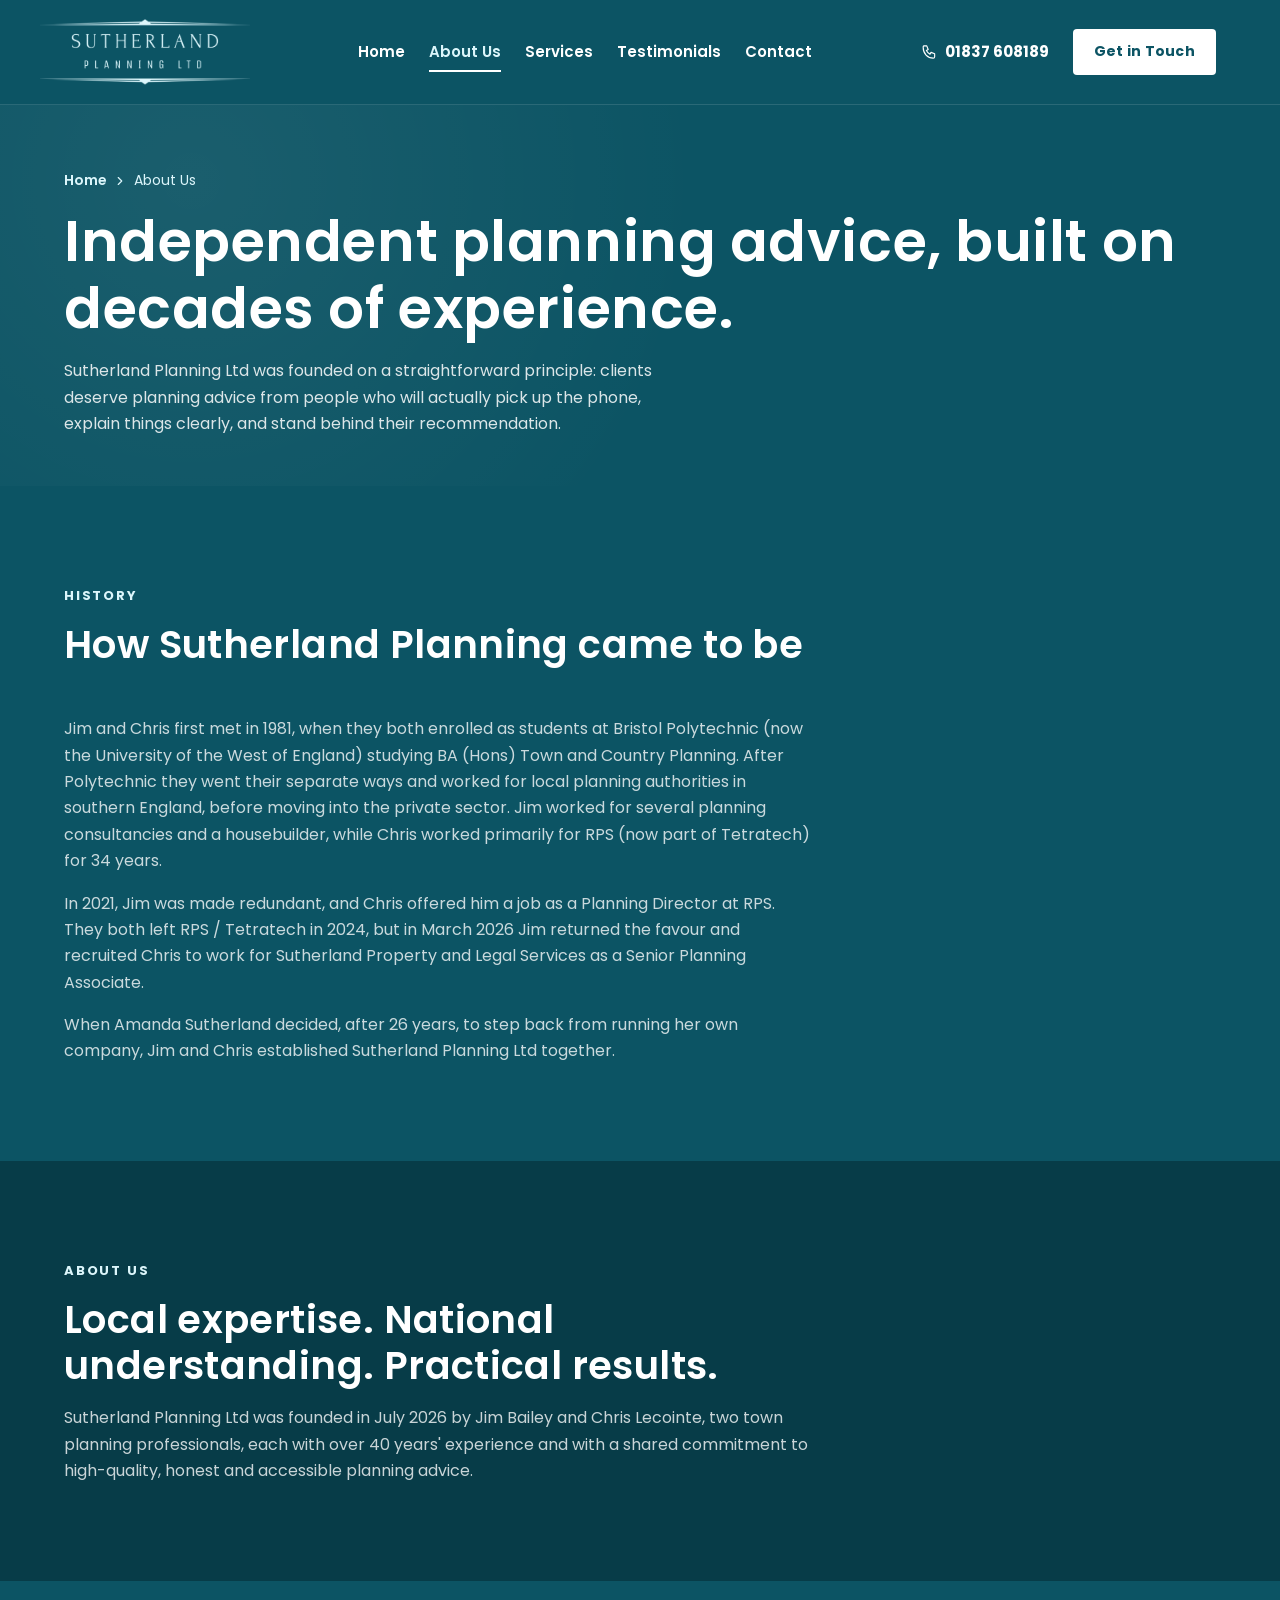
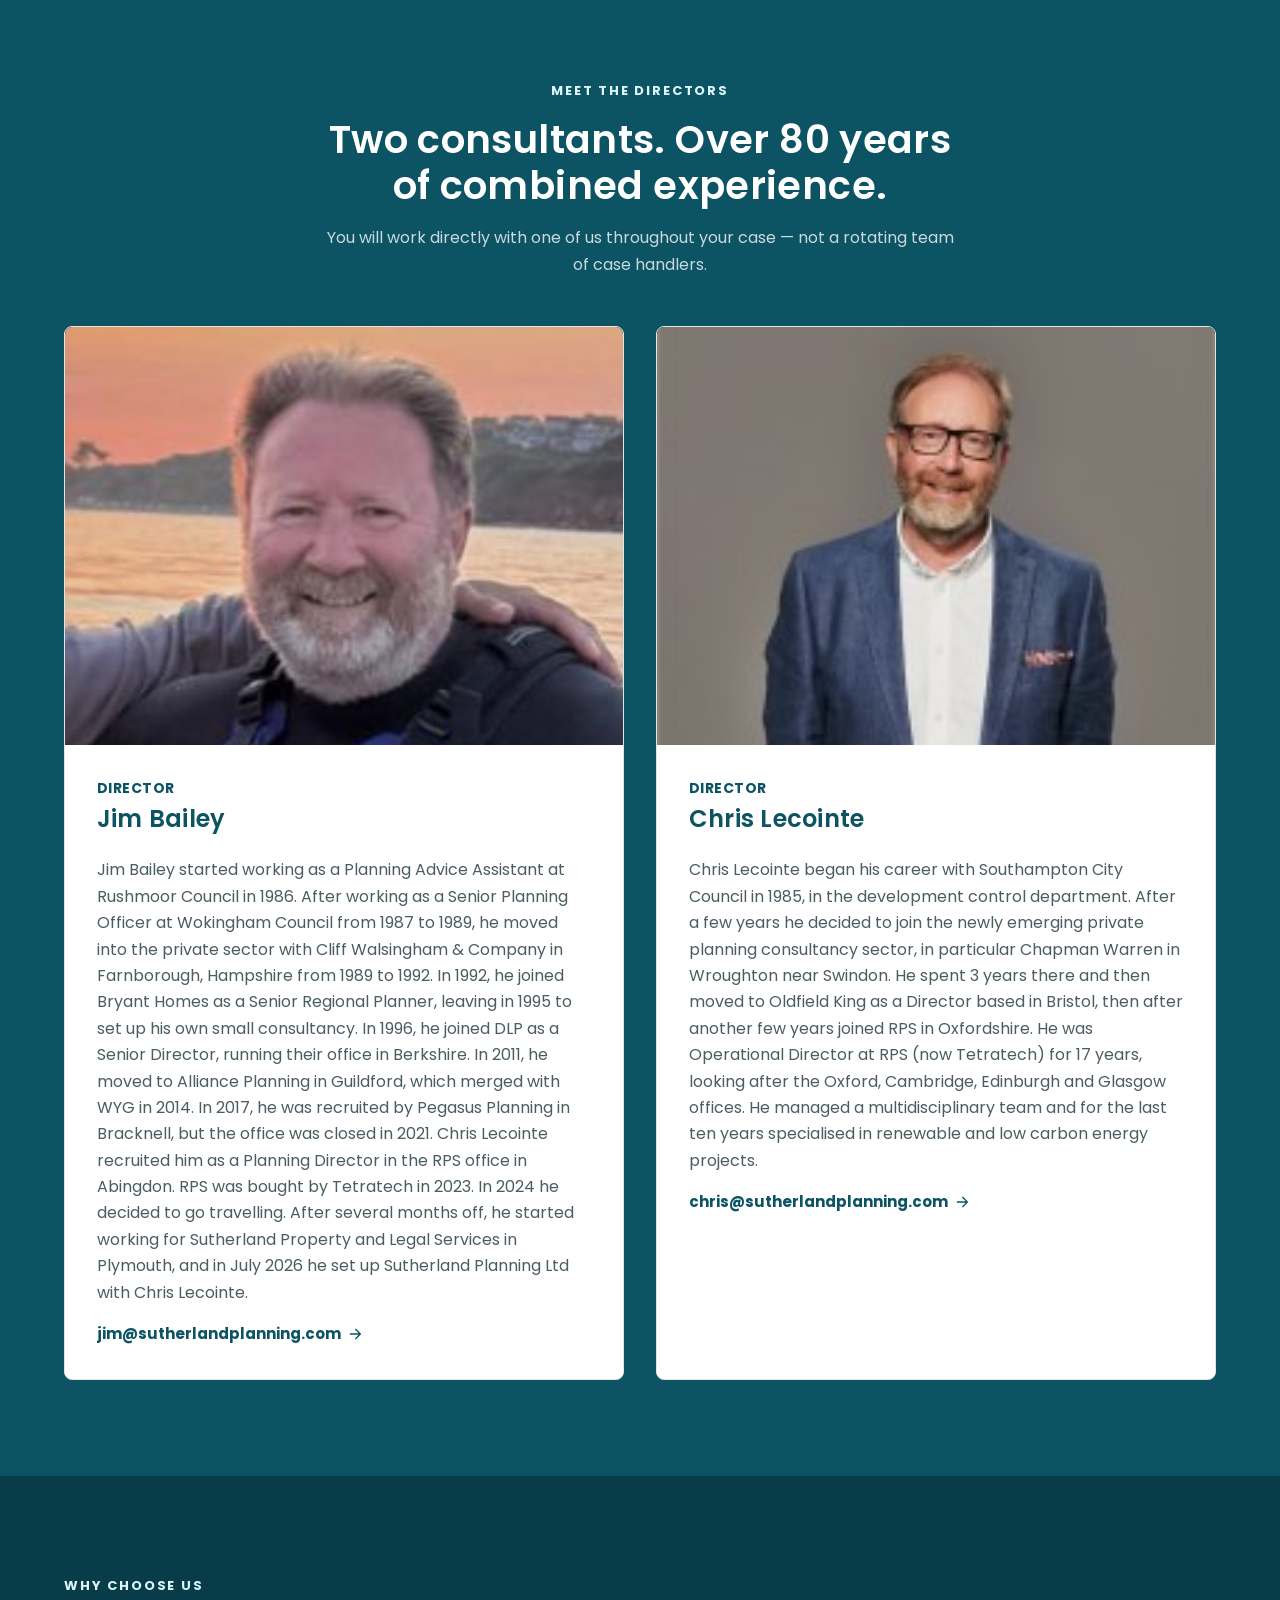
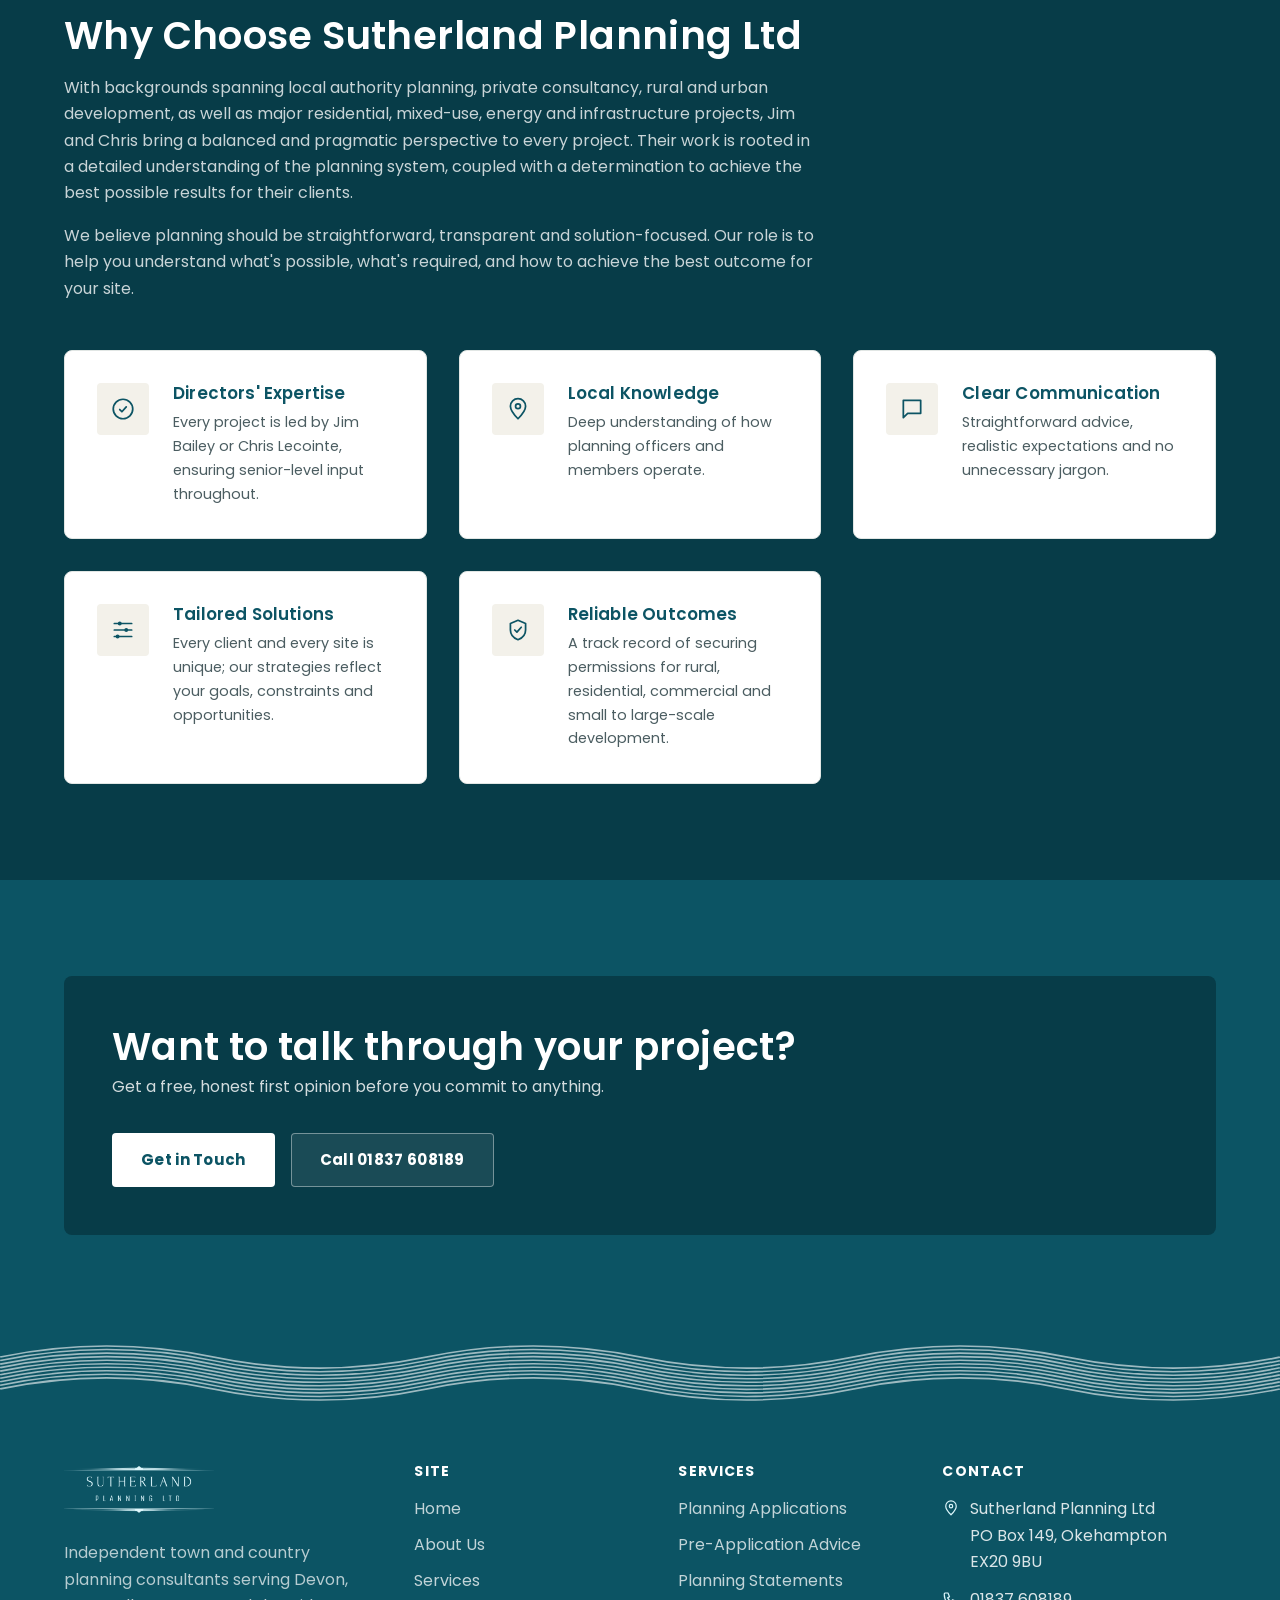
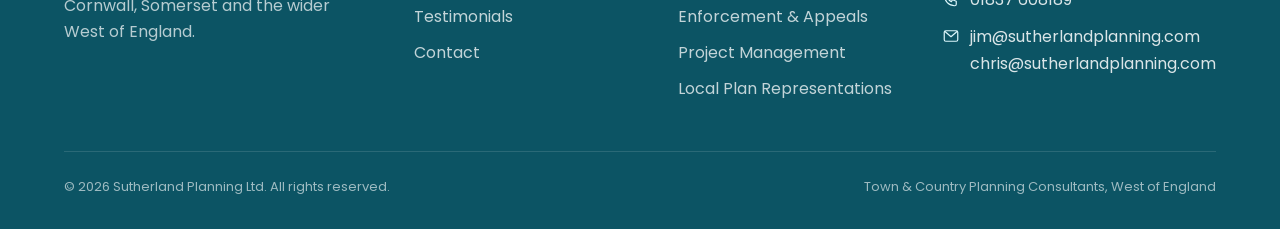
==== about.html @ 9be5d819 "Initial commit: Sutherland Planning Ltd website Town and country planning consultancy site with home" ====
<!DOCTYPE html>
<html lang="en-GB">
<head>
<meta charset="UTF-8">
<meta name="viewport" content="width=device-width, initial-scale=1">
<title>About Us | Sutherland Planning Ltd</title>
<meta name="description" content="Meet Sutherland Planning Ltd, founded by directors Jim Bailey and Chris Lecointe — town and country planning consultants with over 80 years of combined experience.">
<link rel="icon" href="assets/img/logo.png">
<link rel="preconnect" href="https://fonts.googleapis.com">
<link rel="preconnect" href="https://fonts.gstatic.com" crossorigin>
<link href="https://fonts.googleapis.com/css2?family=Poppins:ital,wght@0,400;0,500;0,600;0,700;0,800;1,400;1,500&display=swap" rel="stylesheet">
<link rel="stylesheet" href="assets/css/style.css">
</head>
<body>
<a class="skip-link" href="#main">Skip to main content</a>

<header class="site-header">
  <div class="container site-header__inner">
    <a class="brand" href="index.html" aria-label="Sutherland Planning Ltd — Home">
      <img src="assets/img/logo.png" alt="Sutherland Planning Ltd — Town &amp; Country Planning Consultants" width="233" height="82">
    </a>
    <nav class="nav-desktop" aria-label="Primary">
      <ul>
        <li><a href="index.html">Home</a></li>
        <li><a href="about.html" aria-current="page">About Us</a></li>
        <li><a href="services.html">Services</a></li>
        <li><a href="testimonials.html">Testimonials</a></li>
        <li><a href="contact.html">Contact</a></li>
      </ul>
    </nav>
    <div class="header-actions">
      <a class="header-phone" href="tel:+441837608189">
        <svg class="icon" viewBox="0 0 24 24" fill="none" stroke="currentColor" stroke-width="1.6" stroke-linecap="round" stroke-linejoin="round" aria-hidden="true"><path d="M4 4h4l2 5-2.5 1.5a11 11 0 0 0 5 5L14 13l5 2v4a2 2 0 0 1-2 2C9.16 21 3 14.84 3 6a2 2 0 0 1 1-2Z"/></svg>
        01837 608189
      </a>
      <a class="btn btn--accent btn--sm" href="contact.html">Get in Touch</a>
      <button class="nav-toggle" aria-label="Open menu" aria-expanded="false" aria-controls="mobile-nav">
        <svg viewBox="0 0 24 24" fill="none" stroke="currentColor" stroke-width="1.8" stroke-linecap="round" aria-hidden="true"><path d="M3 6h18M3 12h18M3 18h18"/></svg>
      </button>
    </div>
  </div>
</header>

<nav id="mobile-nav" class="mobile-nav" aria-label="Mobile">
  <ul>
    <li><a href="index.html">Home</a></li>
    <li><a href="about.html">About Us</a></li>
    <li><a href="services.html">Services</a></li>
    <li><a href="testimonials.html">Testimonials</a></li>
    <li><a href="contact.html">Contact</a></li>
  </ul>
  <div class="mobile-nav__footer">
    <a class="btn btn--accent btn--block" href="contact.html">Get in Touch</a>
    <a class="btn btn--outline btn--block" href="tel:+441837608189">Call 01837 608189</a>
  </div>
</nav>

<main id="main">

  <section class="page-banner">
    <div class="container">
      <div class="breadcrumb">
        <a href="index.html">Home</a>
        <svg class="icon" style="width:14px;height:14px;" viewBox="0 0 24 24" fill="none" stroke="currentColor" stroke-width="2" stroke-linecap="round" stroke-linejoin="round" aria-hidden="true"><path d="m9 6 6 6-6 6"/></svg>
        <span>About Us</span>
      </div>
      <h1>Independent planning advice, built on decades of experience.</h1>
      <p>Sutherland Planning Ltd was founded on a straightforward principle: clients deserve planning advice from people who will actually pick up the phone, explain things clearly, and stand behind their recommendation.</p>
    </div>
  </section>

  <!-- ============ HISTORY ============ -->
  <section class="section">
    <div class="container">
      <div class="section-head" style="max-width:75ch;">
        <span class="eyebrow">History</span>
        <h2>How Sutherland Planning came to be</h2>
      </div>
      <div class="flow-content" style="max-width:75ch;">
        <p>Jim and Chris first met in 1981, when they both enrolled as students at Bristol Polytechnic (now the University of the West of England) studying BA (Hons) Town and Country Planning. After Polytechnic they went their separate ways and worked for local planning authorities in southern England, before moving into the private sector. Jim worked for several planning consultancies and a housebuilder, while Chris worked primarily for RPS (now part of Tetratech) for 34 years.</p>
        <p>In 2021, Jim was made redundant, and Chris offered him a job as a Planning Director at RPS. They both left RPS / Tetratech in 2024, but in March 2026 Jim returned the favour and recruited Chris to work for Sutherland Property and Legal Services as a Senior Planning Associate.</p>
        <p>When Amanda Sutherland decided, after 26 years, to step back from running her own company, Jim and Chris established Sutherland Planning Ltd together.</p>
      </div>
    </div>
  </section>

  <!-- ============ ABOUT US ============ -->
  <section class="section section--alt">
    <div class="container">
      <div class="section-head" style="max-width:75ch; margin-bottom:0;">
        <span class="eyebrow">About Us</span>
        <h2>Local expertise. National understanding. Practical results.</h2>
        <p>Sutherland Planning Ltd was founded in July 2026 by Jim Bailey and Chris Lecointe, two town planning professionals, each with over 40 years' experience and with a shared commitment to high-quality, honest and accessible planning advice.</p>
      </div>
    </div>
  </section>

  <!-- ============ TEAM ============ -->
  <section class="section">
    <div class="container">
      <div class="section-head section-head--center">
        <span class="eyebrow">Meet the Directors</span>
        <h2>Two consultants. Over 80 years of combined experience.</h2>
        <p>You will work directly with one of us throughout your case — not a rotating team of case handlers.</p>
      </div>
      <div class="grid grid--2">
        <article class="team-card">
          <div class="team-card__photo">
            <img src="assets/img/jim.jpg" alt="Jim Bailey, Director at Sutherland Planning Ltd" loading="lazy" width="400" height="300">
          </div>
          <div class="team-card__body">
            <span class="team-card__role">Director</span>
            <h3>Jim Bailey</h3>
            <p>Jim Bailey started working as a Planning Advice Assistant at Rushmoor Council in 1986. After working as a Senior Planning Officer at Wokingham Council from 1987 to 1989, he moved into the private sector with Cliff Walsingham &amp; Company in Farnborough, Hampshire from 1989 to 1992. In 1992, he joined Bryant Homes as a Senior Regional Planner, leaving in 1995 to set up his own small consultancy. In 1996, he joined DLP as a Senior Director, running their office in Berkshire. In 2011, he moved to Alliance Planning in Guildford, which merged with WYG in 2014. In 2017, he was recruited by Pegasus Planning in Bracknell, but the office was closed in 2021. Chris Lecointe recruited him as a Planning Director in the RPS office in Abingdon. RPS was bought by Tetratech in 2023. In 2024 he decided to go travelling. After several months off, he started working for Sutherland Property and Legal Services in Plymouth, and in July 2026 he set up Sutherland Planning Ltd with Chris Lecointe.</p>
            <a class="card__link mt-2" href="mailto:jim@sutherlandplanning.com">
              jim@sutherlandplanning.com
              <svg class="icon" viewBox="0 0 24 24" fill="none" stroke="currentColor" stroke-width="2" stroke-linecap="round" stroke-linejoin="round" aria-hidden="true"><path d="M5 12h14M13 5l7 7-7 7"/></svg>
            </a>
          </div>
        </article>
        <article class="team-card">
          <div class="team-card__photo">
            <img src="assets/img/chris.jpg" alt="Chris Lecointe, Director at Sutherland Planning Ltd" loading="lazy" width="400" height="300">
          </div>
          <div class="team-card__body">
            <span class="team-card__role">Director</span>
            <h3>Chris Lecointe</h3>
            <p>Chris Lecointe began his career with Southampton City Council in 1985, in the development control department. After a few years he decided to join the newly emerging private planning consultancy sector, in particular Chapman Warren in Wroughton near Swindon. He spent 3 years there and then moved to Oldfield King as a Director based in Bristol, then after another few years joined RPS in Oxfordshire. He was Operational Director at RPS (now Tetratech) for 17 years, looking after the Oxford, Cambridge, Edinburgh and Glasgow offices. He managed a multidisciplinary team and for the last ten years specialised in renewable and low carbon energy projects.</p>
            <a class="card__link mt-2" href="mailto:chris@sutherlandplanning.com">
              chris@sutherlandplanning.com
              <svg class="icon" viewBox="0 0 24 24" fill="none" stroke="currentColor" stroke-width="2" stroke-linecap="round" stroke-linejoin="round" aria-hidden="true"><path d="M5 12h14M13 5l7 7-7 7"/></svg>
            </a>
          </div>
        </article>
      </div>
    </div>
  </section>

  <!-- ============ WHY CHOOSE US ============ -->
  <section class="section section--alt">
    <div class="container">
      <div class="section-head" style="max-width:75ch;">
        <span class="eyebrow">Why Choose Us</span>
        <h2>Why Choose Sutherland Planning Ltd</h2>
        <p>With backgrounds spanning local authority planning, private consultancy, rural and urban development, as well as major residential, mixed-use, energy and infrastructure projects, Jim and Chris bring a balanced and pragmatic perspective to every project. Their work is rooted in a detailed understanding of the planning system, coupled with a determination to achieve the best possible results for their clients.</p>
        <p>We believe planning should be straightforward, transparent and solution-focused. Our role is to help you understand what's possible, what's required, and how to achieve the best outcome for your site.</p>
      </div>
      <div class="grid grid--3">
        <div class="value-item card" style="flex-direction:row;">
          <div class="card__icon">
            <svg class="icon" viewBox="0 0 24 24" fill="none" stroke="currentColor" stroke-width="1.6" stroke-linecap="round" stroke-linejoin="round" aria-hidden="true"><path d="M9 12.5l2 2 4-4.5"/><circle cx="12" cy="12" r="9"/></svg>
          </div>
          <div>
            <h3 style="font-size:1.05rem;">Directors' Expertise</h3>
            <p style="font-size:0.9rem;">Every project is led by Jim Bailey or Chris Lecointe, ensuring senior-level input throughout.</p>
          </div>
        </div>
        <div class="value-item card" style="flex-direction:row;">
          <div class="card__icon">
            <svg class="icon" viewBox="0 0 24 24" fill="none" stroke="currentColor" stroke-width="1.6" stroke-linecap="round" stroke-linejoin="round" aria-hidden="true"><path d="M12 21c4-4 7-7.5 7-11.5A7 7 0 0 0 5 9.5C5 13.5 8 17 12 21Z"/><circle cx="12" cy="9.5" r="2.25"/></svg>
          </div>
          <div>
            <h3 style="font-size:1.05rem;">Local Knowledge</h3>
            <p style="font-size:0.9rem;">Deep understanding of how planning officers and members operate.</p>
          </div>
        </div>
        <div class="value-item card" style="flex-direction:row;">
          <div class="card__icon">
            <svg class="icon" viewBox="0 0 24 24" fill="none" stroke="currentColor" stroke-width="1.6" stroke-linecap="round" stroke-linejoin="round" aria-hidden="true"><path d="M4 4h16v12H8l-4 4V4Z"/></svg>
          </div>
          <div>
            <h3 style="font-size:1.05rem;">Clear Communication</h3>
            <p style="font-size:0.9rem;">Straightforward advice, realistic expectations and no unnecessary jargon.</p>
          </div>
        </div>
        <div class="value-item card" style="flex-direction:row;">
          <div class="card__icon">
            <svg class="icon" viewBox="0 0 24 24" fill="none" stroke="currentColor" stroke-width="1.6" stroke-linecap="round" stroke-linejoin="round" aria-hidden="true"><path d="M4 6h16M4 12h16M4 18h16"/><circle cx="9" cy="6" r="1.8" fill="currentColor" stroke="none"/><circle cx="15" cy="12" r="1.8" fill="currentColor" stroke="none"/><circle cx="7" cy="18" r="1.8" fill="currentColor" stroke="none"/></svg>
          </div>
          <div>
            <h3 style="font-size:1.05rem;">Tailored Solutions</h3>
            <p style="font-size:0.9rem;">Every client and every site is unique; our strategies reflect your goals, constraints and opportunities.</p>
          </div>
        </div>
        <div class="value-item card" style="flex-direction:row;">
          <div class="card__icon">
            <svg class="icon" viewBox="0 0 24 24" fill="none" stroke="currentColor" stroke-width="1.6" stroke-linecap="round" stroke-linejoin="round" aria-hidden="true"><path d="M12 3l7 3v6c0 4.5-3 7.5-7 9-4-1.5-7-4.5-7-9V6l7-3Z"/><path d="M9 12l2 2 4-4.5"/></svg>
          </div>
          <div>
            <h3 style="font-size:1.05rem;">Reliable Outcomes</h3>
            <p style="font-size:0.9rem;">A track record of securing permissions for rural, residential, commercial and small to large-scale development.</p>
          </div>
        </div>
      </div>
    </div>
  </section>

  <section class="section">
    <div class="container">
      <div class="cta-band">
        <div>
          <h2>Want to talk through your project?</h2>
          <p>Get a free, honest first opinion before you commit to anything.</p>
        </div>
        <div class="cta-band__actions">
          <a class="btn btn--accent btn--cta-white" href="contact.html">Get in Touch</a>
          <a class="btn btn--ghost-light" href="tel:+441837608189">Call 01837 608189</a>
        </div>
      </div>
    </div>
  </section>

</main>

<footer class="site-footer">
  <div class="container">
    <div class="footer-grid">
      <div class="footer-brand">
        <img src="assets/img/logo-footer.png" alt="Sutherland Planning Ltd">
        <p>Independent town and country planning consultants serving Devon, Cornwall, Somerset and the wider West of England.</p>
      </div>
      <div>
        <h4>Site</h4>
        <div class="footer-links">
          <a href="index.html">Home</a>
          <a href="about.html">About Us</a>
          <a href="services.html">Services</a>
          <a href="testimonials.html">Testimonials</a>
          <a href="contact.html">Contact</a>
        </div>
      </div>
      <div>
        <h4>Services</h4>
        <div class="footer-links">
          <a href="services.html#applications">Planning Applications</a>
          <a href="services.html#pre-application-advice">Pre-Application Advice</a>
          <a href="services.html#planning-statements">Planning Statements</a>
          <a href="services.html#enforcement-appeals">Enforcement &amp; Appeals</a>
          <a href="services.html#project-management">Project Management</a>
          <a href="services.html#local-plan-representations">Local Plan Representations</a>
        </div>
      </div>
      <div>
        <h4>Contact</h4>
        <div class="footer-contact">
          <div class="item">
            <svg class="icon" viewBox="0 0 24 24" fill="none" stroke="currentColor" stroke-width="1.6" stroke-linecap="round" stroke-linejoin="round" aria-hidden="true"><path d="M12 21c4-4 7-7.5 7-11.5A7 7 0 0 0 5 9.5C5 13.5 8 17 12 21Z"/><circle cx="12" cy="9.5" r="2.25"/></svg>
            <span>Sutherland Planning Ltd<br>PO Box 149, Okehampton<br>EX20 9BU</span>
          </div>
          <div class="item">
            <svg class="icon" viewBox="0 0 24 24" fill="none" stroke="currentColor" stroke-width="1.6" stroke-linecap="round" stroke-linejoin="round" aria-hidden="true"><path d="M4 4h4l2 5-2.5 1.5a11 11 0 0 0 5 5L14 13l5 2v4a2 2 0 0 1-2 2C9.16 21 3 14.84 3 6a2 2 0 0 1 1-2Z"/></svg>
            <a href="tel:+441837608189">01837 608189</a>
          </div>
          <div class="item">
            <svg class="icon" viewBox="0 0 24 24" fill="none" stroke="currentColor" stroke-width="1.6" stroke-linecap="round" stroke-linejoin="round" aria-hidden="true"><rect x="3" y="5" width="18" height="14" rx="2"/><path d="m4 6 8 7 8-7"/></svg>
            <span><a href="mailto:jim@sutherlandplanning.com">jim@sutherlandplanning.com</a><br><a href="mailto:chris@sutherlandplanning.com">chris@sutherlandplanning.com</a></span>
          </div>
        </div>
      </div>
    </div>
    <div class="footer-bottom">
      <span>&copy; <span data-current-year>2026</span> Sutherland Planning Ltd. All rights reserved.</span>
      <span>Town &amp; Country Planning Consultants, West of England</span>
    </div>
  </div>
</footer>

<script src="assets/js/main.js"></script>
</body>
</html>
---- assets/css/style.css ----
/* ==========================================================================
   Sutherland Planning Ltd — Design Tokens & Base
   ========================================================================== */

:root {
  /* Brand colours — sampled from logo.png */
  --color-primary: #0c5464;        /* deep teal */
  --color-primary-dark: #073c48;   /* darker teal — footer, hover */
  --color-primary-light: #3e7b88;  /* mid teal — borders, secondary accents */
  --color-ice: #dcf6fb;            /* pale ice-blue from logo wordmark */
  --color-accent: #8c6b3f;         /* antique brass — CTAs, highlights */
  --color-accent-dark: #6e5430;    /* brass hover */

  --color-bg: #0c5464;             /* teal page background (was warm off-white) */
  --color-surface: #ffffff;
  --color-surface-alt: #f3f1ea;    /* warm muted panel — used for light chips/status only */
  --color-text: #ffffff;           /* default body text — white, for the teal page bg */
  --color-text-muted: rgba(255,255,255,0.78);
  --color-onlight: #182427;        /* dark text for use inside white/light surfaces (cards etc) */
  --color-onlight-muted: #4b5d61;  /* dark muted text for use inside white/light surfaces */
  --color-border: #e1e6e4;         /* borders on white surfaces (cards, inputs) */

  --color-focus: #8c6b3f;

  /* Type */
  --font-heading: 'Poppins', -apple-system, BlinkMacSystemFont, 'Segoe UI', sans-serif;
  --font-body: 'Poppins', -apple-system, BlinkMacSystemFont, 'Segoe UI', sans-serif;

  /* Spacing scale (8px rhythm) */
  --space-1: 0.5rem;
  --space-2: 1rem;
  --space-3: 1.5rem;
  --space-4: 2rem;
  --space-5: 3rem;
  --space-6: 4rem;
  --space-7: 6rem;
  --space-8: 8rem;

  --container-width: 1200px;
  --radius: 4px;
  --radius-lg: 8px;

  --shadow-sm: 0 1px 3px rgba(12, 84, 100, 0.08);
  --shadow-md: 0 8px 24px rgba(12, 84, 100, 0.12);
  --shadow-lg: 0 20px 48px rgba(12, 84, 100, 0.18);

  --transition: 200ms ease;
  --header-height: 96px;
}

/* ==========================================================================
   Reset
   ========================================================================== */

*, *::before, *::after { box-sizing: border-box; }
html { scroll-behavior: smooth; }
@media (prefers-reduced-motion: reduce) {
  html { scroll-behavior: auto; }
  *, *::before, *::after {
    animation-duration: 0.01ms !important;
    animation-iteration-count: 1 !important;
    transition-duration: 0.01ms !important;
    scroll-behavior: auto !important;
  }
}

body, h1, h2, h3, h4, p, figure, blockquote, dl, dd { margin: 0; }
ul[class], ol[class] { list-style: none; margin: 0; padding: 0; }
img, picture, video { max-width: 100%; display: block; }
input, button, textarea, select { font: inherit; color: inherit; }
button { cursor: pointer; }
a { color: inherit; text-decoration: none; }

body {
  font-family: var(--font-body);
  font-size: 1rem;
  line-height: 1.65;
  color: var(--color-text);
  background: var(--color-bg);
  -webkit-font-smoothing: antialiased;
}

h1, h2, h3, h4 {
  font-family: var(--font-heading);
  font-weight: 600;
  line-height: 1.2;
  color: var(--color-text);
  letter-spacing: 0.01em;
}

/* Headings inside white/light surfaces (cards etc.) revert to brand teal */
.card h1, .card h2, .card h3, .card h4,
.team-card h1, .team-card h2, .team-card h3, .team-card h4 {
  color: var(--color-primary);
}
.card p, .team-card p {
  color: var(--color-onlight-muted);
}

h1 { font-size: clamp(2.25rem, 4.5vw, 3.5rem); }
h2 { font-size: clamp(1.75rem, 3vw, 2.5rem); margin-bottom: var(--space-2); }
h3 { font-size: clamp(1.25rem, 2vw, 1.5rem); }

p { color: var(--color-text-muted); }
p + p { margin-top: var(--space-2); }

.container {
  width: 100%;
  max-width: var(--container-width);
  margin-inline: auto;
  padding-inline: var(--space-3);
}

/* Focus visibility */
a:focus-visible,
button:focus-visible,
input:focus-visible,
textarea:focus-visible,
select:focus-visible,
summary:focus-visible {
  outline: 3px solid var(--color-focus);
  outline-offset: 3px;
  border-radius: 2px;
}

/* Skip link */
.skip-link {
  position: absolute;
  left: -999px;
  top: auto;
  background: var(--color-primary);
  color: #fff;
  padding: var(--space-2) var(--space-3);
  z-index: 1000;
  border-radius: 0 0 var(--radius) 0;
}
.skip-link:focus {
  left: 0;
  top: 0;
}

.eyebrow {
  display: inline-block;
  font-family: var(--font-body);
  font-weight: 700;
  font-size: 0.8125rem;
  letter-spacing: 0.14em;
  text-transform: uppercase;
  color: var(--color-ice);
  margin-bottom: var(--space-2);
}

.section {
  padding-block: var(--space-7);
}
.section--alt { background: var(--color-primary-dark); }
.section--primary { background: var(--color-primary); color: #fff; }
.section--primary h2, .section--primary h3 { color: #fff; }
.section--primary p { color: rgba(255,255,255,0.82); }

.section-head {
  max-width: 640px;
  margin-bottom: var(--space-5);
}
.section-head h2 {
  margin-bottom: var(--space-2);
}
.section-head--center {
  margin-inline: auto;
  text-align: center;
}

/* ==========================================================================
   Buttons
   ========================================================================== */

.btn {
  display: inline-flex;
  align-items: center;
  gap: 0.5rem;
  padding: 0.875rem 1.75rem;
  border-radius: var(--radius);
  font-weight: 700;
  font-size: 0.9375rem;
  letter-spacing: 0.02em;
  border: 1.5px solid transparent;
  transition: background var(--transition), color var(--transition), border-color var(--transition), transform var(--transition);
  min-height: 44px;
  white-space: nowrap;
}
.btn:active { transform: translateY(1px); }

.btn--accent {
  background: var(--color-accent);
  color: #fff;
}
.btn--accent:hover { background: var(--color-accent-dark); }

/* Header sits on a solid teal band, so its CTA flips to a white pill
   with teal text instead of the brass fill used elsewhere. */
.site-header .btn--accent {
  background: #fff;
  color: var(--color-primary);
}
.site-header .btn--accent:hover {
  background: var(--color-surface-alt);
}

/* "Book a Consultation" hero CTA uses the brand teal instead of brass. */
.hero .btn--accent {
  background: var(--color-primary);
}
.hero .btn--accent:hover {
  background: var(--color-primary-dark);
}

/* "Send Enquiry" contact form submit — white pill with teal text. */
#contact-form .btn--accent {
  background: #fff;
  color: var(--color-primary);
}
#contact-form .btn--accent:hover {
  background: var(--color-surface-alt);
}

/* Used where a brass button would sit awkwardly on a dark teal band. */
.btn--cta-white {
  background: #fff;
  color: var(--color-primary);
}
.btn--cta-white:hover {
  background: var(--color-surface-alt);
}

.btn--outline {
  background: transparent;
  border-color: currentColor;
  color: var(--color-primary);
}
.btn--outline:hover { background: var(--color-primary); color: #fff; }

.btn--outline-light {
  background: transparent;
  border-color: rgba(255,255,255,0.7);
  color: #fff;
}
.btn--outline-light:hover { background: #fff; color: var(--color-primary); }

.btn--ghost-light {
  background: rgba(255,255,255,0.08);
  border-color: rgba(255,255,255,0.4);
  color: #fff;
}
.btn--ghost-light:hover { background: rgba(255,255,255,0.18); }

.btn--sm { padding: 0.625rem 1.25rem; font-size: 0.875rem; }
.btn--block { width: 100%; justify-content: center; }

.icon {
  width: 1.15em;
  height: 1.15em;
  flex-shrink: 0;
}

/* ==========================================================================
   Header
   ========================================================================== */

.site-header {
  position: sticky;
  top: 0;
  z-index: 100;
  background: var(--color-primary);
  border-bottom: 1px solid rgba(255,255,255,0.12);
}

.site-header__inner {
  display: flex;
  align-items: center;
  justify-content: space-between;
  gap: var(--space-3);
  min-height: var(--header-height);
}

.brand {
  display: flex;
  align-items: center;
  flex-shrink: 0;
  height: var(--header-height);
  margin-left: calc(-1 * var(--space-3));
  overflow: hidden;
}
.brand img {
  height: 74px;
  width: auto;
  border-radius: 0;
  display: block;
}

.nav-desktop {
  display: none;
  align-self: center;
}
.nav-desktop ul {
  display: flex;
  align-items: center;
  gap: var(--space-3);
  flex-wrap: nowrap;
  list-style: none;
  margin: 0;
  padding: 0;
}
.nav-desktop a {
  font-weight: 600;
  font-size: 0.9375rem;
  color: #fff;
  padding: 0.5rem 0;
  position: relative;
  transition: color var(--transition);
  white-space: nowrap;
}
.nav-desktop a::after {
  content: '';
  position: absolute;
  left: 0; right: 100%;
  bottom: -2px;
  height: 2px;
  background: #fff;
  transition: right var(--transition);
}
.nav-desktop a:hover,
.nav-desktop a[aria-current="page"] {
  color: var(--color-ice);
}
.nav-desktop a:hover::after,
.nav-desktop a[aria-current="page"]::after {
  right: 0;
}

.header-actions {
  display: flex;
  align-items: center;
  align-self: center;
  gap: var(--space-3);
}

.header-phone {
  display: none;
  align-items: center;
  gap: 0.4rem;
  font-weight: 700;
  color: #fff;
  font-size: 0.9375rem;
}

.nav-toggle {
  background: transparent;
  border: 1.5px solid rgba(255,255,255,0.45);
  border-radius: var(--radius);
  padding: 0.5rem;
  width: 44px;
  height: 44px;
  display: inline-flex;
  align-items: center;
  justify-content: center;
}
.nav-toggle svg { width: 22px; height: 22px; color: #fff; }

.mobile-nav {
  position: fixed;
  inset: 0;
  top: var(--header-height);
  background: var(--color-surface);
  z-index: 99;
  padding: var(--space-4) var(--space-3);
  transform: translateX(100%);
  transition: transform 260ms ease;
  overflow-y: auto;
}
.mobile-nav.is-open { transform: translateX(0); }
.mobile-nav ul { display: flex; flex-direction: column; gap: var(--space-1); list-style: none; margin: 0; padding: 0; }
.mobile-nav a {
  display: block;
  font-family: var(--font-heading);
  font-size: 1.5rem;
  color: var(--color-primary);
  padding: var(--space-2) 0;
  border-bottom: 1px solid var(--color-border);
}
.mobile-nav__footer {
  margin-top: var(--space-4);
  display: flex;
  flex-direction: column;
  gap: var(--space-2);
}

/* Show the full text navigation as soon as it reasonably fits, and only
   fall back to the hamburger menu on genuinely narrow (phone) screens. */
@media (min-width: 700px) {
  .nav-desktop { display: block; }
  .nav-toggle { display: none; }
  .mobile-nav { display: none; }
}
@media (min-width: 1080px) {
  .header-phone { display: inline-flex; }
}
@media (min-width: 700px) and (max-width: 899px) {
  .nav-desktop ul { gap: var(--space-2); }
  .nav-desktop a { font-size: 0.875rem; }
  .brand img { height: 56px; }
  .btn--sm { padding: 0.55rem 1rem; font-size: 0.8125rem; }
}

/* ==========================================================================
   Hero (home)
   ========================================================================== */

.hero {
  position: relative;
  min-height: 88vh;
  display: flex;
  align-items: center;
  overflow: hidden;
  color: #fff;
  isolation: isolate;
}
.hero__media {
  position: absolute;
  inset: 0;
  z-index: -2;
  width: 100%;
  height: 100%;
  object-fit: cover;
}
.hero__content {
  padding-block: var(--space-7) var(--space-6);
  max-width: 780px;
  margin-inline: auto;
  text-align: center;
}
.hero__content h1 {
  color: #fff;
  margin-bottom: var(--space-2);
  text-shadow: 0 2px 16px rgba(0,0,0,0.45), 0 1px 3px rgba(0,0,0,0.4);
}
.hero__content .lede {
  color: rgba(255,255,255,0.95);
  font-size: 1.15rem;
  max-width: 56ch;
  margin-inline: auto;
  margin-bottom: var(--space-2);
  text-shadow: 0 2px 12px rgba(0,0,0,0.45), 0 1px 2px rgba(0,0,0,0.4);
}
.hero__tagline {
  color: #ffffff;
  font-family: var(--font-heading);
  font-size: 1rem;
  font-weight: 700;
  line-height: 1.4;
  max-width: 56ch;
  margin-inline: auto;
  margin-bottom: var(--space-4);
  text-shadow: 0 2px 12px rgba(0,0,0,0.45), 0 1px 2px rgba(0,0,0,0.4);
}
.hero__actions {
  display: flex;
  flex-wrap: wrap;
  justify-content: center;
  gap: var(--space-2);
}
.hero__eyebrow {
  color: var(--color-ice);
}

@media (prefers-reduced-motion: reduce) {
  .hero__media { display: none; }
  .hero { background: var(--color-primary-dark) url('../img/logo.png') center 120% / 260px no-repeat; }
}

/* Page banner (inner pages) */
.page-banner {
  background: var(--color-primary);
  background-image: radial-gradient(circle at 15% 20%, rgba(255,255,255,0.06), transparent 45%);
  color: #fff;
  padding-block: var(--space-6) var(--space-5);
}
.page-banner h1 { color: #fff; }
.page-banner .breadcrumb {
  font-size: 0.875rem;
  color: var(--color-ice);
  margin-bottom: var(--space-2);
  display: flex;
  gap: 0.4rem;
  align-items: center;
}
.page-banner .breadcrumb a { color: var(--color-ice); font-weight: 600; }
.page-banner .breadcrumb a:hover { text-decoration: underline; }
.page-banner p { color: rgba(255,255,255,0.85); max-width: 60ch; margin-top: var(--space-2); }

/* ==========================================================================
   Cards & grids
   ========================================================================== */

.grid {
  display: grid;
  gap: var(--space-4);
}
.grid--3 { grid-template-columns: repeat(1, 1fr); }
.grid--4 { grid-template-columns: repeat(1, 1fr); }
.grid--2 { grid-template-columns: repeat(1, 1fr); }
@media (min-width: 640px) {
  .grid--4 { grid-template-columns: repeat(2, 1fr); }
}
@media (min-width: 768px) {
  .grid--2 { grid-template-columns: repeat(2, 1fr); }
}
@media (min-width: 960px) {
  .grid--3 { grid-template-columns: repeat(3, 1fr); }
  .grid--4 { grid-template-columns: repeat(4, 1fr); }
}

.card {
  background: var(--color-surface);
  border: 1px solid var(--color-border);
  border-radius: var(--radius-lg);
  padding: var(--space-4);
  transition: transform var(--transition), box-shadow var(--transition), border-color var(--transition);
}
.card:hover {
  transform: translateY(-4px);
  box-shadow: var(--shadow-md);
  border-color: transparent;
}

.card__icon {
  width: 52px;
  height: 52px;
  border-radius: var(--radius);
  background: var(--color-surface-alt);
  color: var(--color-primary);
  display: flex;
  align-items: center;
  justify-content: center;
  margin-bottom: var(--space-3);
}
.card__icon .icon { width: 26px; height: 26px; }

.card h3 { margin-bottom: 0.5rem; }
.card__link {
  display: inline-flex;
  align-items: center;
  gap: 0.35rem;
  margin-top: var(--space-2);
  font-weight: 700;
  color: var(--color-primary);
  font-size: 0.9375rem;
}
.card__link .icon { width: 16px; height: 16px; transition: transform var(--transition); }
.card__link:hover .icon { transform: translateX(3px); }
/* For card__link used directly on the teal page (not inside a white card) */
.card__link--invert { color: #fff; }

/* Service tiles — image cards with overlay title (home page services grid) */
.service-tiles {
  display: grid;
  grid-template-columns: repeat(1, 1fr);
  gap: var(--space-3);
}
@media (min-width: 640px) {
  .service-tiles { grid-template-columns: repeat(2, 1fr); }
}
@media (min-width: 960px) {
  .service-tiles { grid-template-columns: repeat(3, 1fr); }
}
.service-tile {
  position: relative;
  display: block;
  aspect-ratio: 4 / 3;
  border-radius: var(--radius-lg);
  overflow: hidden;
  isolation: isolate;
}
.service-tile__img {
  position: absolute;
  inset: 0;
  width: 100%;
  height: 100%;
  object-fit: cover;
  transition: transform 500ms ease;
}
.service-tile:hover .service-tile__img { transform: scale(1.06); }
.service-tile__title {
  position: absolute;
  left: 50%;
  bottom: var(--space-3);
  transform: translateX(-50%);
  z-index: 1;
  margin: 0;
  max-width: calc(100% - 2 * var(--space-3));
  padding: 0.55rem 1rem;
  background: rgba(7,60,72,0.82);
  border-radius: var(--radius);
  color: #fff;
  font-size: 0.95rem;
  line-height: 1.25;
  text-align: center;
  white-space: nowrap;
  overflow: hidden;
  text-overflow: ellipsis;
  box-shadow: var(--shadow-sm);
  transition: background var(--transition);
}
.service-tile:hover .service-tile__title {
  background: rgba(7,60,72,0.95);
}
.service-tile__title .icon {
  width: 15px;
  height: 15px;
  margin-left: 0.3rem;
  vertical-align: -2px;
  opacity: 0;
  transform: translateX(-3px);
  transition: opacity var(--transition), transform var(--transition);
}
.service-tile:hover .service-tile__title .icon { opacity: 1; transform: translateX(0); }

/* Stats */
.stats {
  display: grid;
  grid-template-columns: repeat(2, 1fr);
  gap: var(--space-4);
}
@media (min-width: 768px) { .stats { grid-template-columns: repeat(4, 1fr); } }
.stat { text-align: center; }
.stat__num {
  font-family: var(--font-heading);
  font-size: clamp(2rem, 4vw, 2.75rem);
  color: var(--color-primary);
  display: block;
}
.stat__label {
  font-size: 0.875rem;
  color: rgba(255,255,255,0.78);
  letter-spacing: 0.02em;
}

/* Values / approach list */
.value-item {
  display: flex;
  gap: var(--space-3);
  align-items: flex-start;
}
.value-item .card__icon { margin-bottom: 0; flex-shrink: 0; }

/* Team */
.team-card {
  background: var(--color-surface);
  border: 1px solid var(--color-border);
  border-radius: var(--radius-lg);
  overflow: hidden;
}
.team-card__photo {
  aspect-ratio: 4 / 3;
  background: var(--color-primary);
  background-image: linear-gradient(150deg, var(--color-primary) 0%, var(--color-primary-light) 100%);
  display: flex;
  align-items: center;
  justify-content: center;
  color: var(--color-ice);
  overflow: hidden;
}
.team-card__photo .icon { width: 64px; height: 64px; opacity: 0.85; }
.team-card__photo img {
  width: 100%;
  height: 100%;
  object-fit: cover;
  object-position: center 30%;
}
.team-card__body { padding: var(--space-4); }
.team-card__body h3 { margin-bottom: var(--space-3); }
.team-card__role {
  color: var(--color-primary);
  font-weight: 700;
  font-size: 0.875rem;
  letter-spacing: 0.03em;
  text-transform: uppercase;
  margin-bottom: 0.25rem;
  display: block;
}

/* Testimonials */
.testimonial {
  background: var(--color-surface);
  border: 1px solid var(--color-border);
  border-radius: var(--radius);
  padding: var(--space-4);
}
.testimonial blockquote {
  font-family: var(--font-heading);
  font-style: italic;
  font-size: 1.125rem;
  color: var(--color-onlight);
  line-height: 1.55;
}
.testimonial cite {
  display: block;
  margin-top: var(--space-3);
  font-style: normal;
  font-weight: 700;
  font-size: 0.9375rem;
  color: var(--color-primary);
}
.testimonial cite span {
  display: block;
  font-weight: 400;
  color: var(--color-onlight-muted);
  font-size: 0.875rem;
}
.testimonial .stars {
  display: flex;
  gap: 2px;
  color: #d4af37;
  margin-bottom: var(--space-2);
}
.testimonial .stars .icon { width: 16px; height: 16px; }

/* ==========================================================================
   Services list (services.html)
   ========================================================================== */

.service-row {
  display: grid;
  gap: var(--space-3);
  padding-block: var(--space-4);
  border-bottom: 1px solid rgba(255,255,255,0.18);
  grid-template-columns: 1fr;
}
.service-row:first-child { padding-top: 0; }
.service-row:last-child { border-bottom: none; }
@media (min-width: 768px) {
  .service-row { grid-template-columns: 64px 1fr; align-items: start; }
}
.service-row__icon {
  width: 56px;
  height: 56px;
  border-radius: var(--radius);
  background: var(--color-surface-alt);
  color: var(--color-primary);
  display: flex;
  align-items: center;
  justify-content: center;
}
.service-row__icon .icon { width: 28px; height: 28px; }

.service-subgroups {
  display: grid;
  gap: var(--space-3);
  margin-top: var(--space-2);
}
@media (min-width: 640px) {
  .service-subgroups { grid-template-columns: repeat(3, 1fr); }
}
.service-subgroup h4 {
  font-family: var(--font-heading);
  font-weight: 600;
  font-size: 1rem;
  color: var(--color-ice);
  margin-bottom: 0.5rem;
}
.service-subgroup ul {
  list-style: none;
  margin: 0;
  padding: 0;
  display: flex;
  flex-direction: column;
  gap: 0.4rem;
}
.service-subgroup li {
  position: relative;
  padding-left: 1rem;
  font-size: 0.9rem;
  color: var(--color-text-muted);
  line-height: 1.45;
}
.service-subgroup li::before {
  content: '';
  position: absolute;
  left: 0;
  top: 0.55em;
  width: 6px;
  height: 6px;
  border-radius: 50%;
  background: #ffffff;
}

/* ==========================================================================
   Forms (contact.html)
   ========================================================================== */

.form-field {
  margin-bottom: var(--space-3);
}
.form-field label {
  display: block;
  font-weight: 700;
  font-size: 0.9375rem;
  margin-bottom: 0.4rem;
  color: #fff;
}
.form-field .required { color: #fff; }
.form-field input,
.form-field textarea,
.form-field select {
  width: 100%;
  padding: 0.8rem 0.9rem;
  border: 1.5px solid var(--color-border);
  border-radius: var(--radius);
  background: var(--color-surface);
  color: var(--color-onlight);
  font-size: 1rem;
  min-height: 48px;
  transition: border-color var(--transition);
}
.form-field textarea { min-height: 140px; resize: vertical; }
.form-field input:focus,
.form-field textarea:focus,
.form-field select:focus {
  border-color: var(--color-accent);
}
.form-field small {
  display: block;
  margin-top: 0.35rem;
  color: var(--color-text-muted);
  font-size: 0.8125rem;
}
.form-status {
  margin-top: var(--space-2);
  padding: var(--space-2) var(--space-3);
  border-radius: var(--radius);
  background: var(--color-surface-alt);
  color: var(--color-onlight);
  border: 1px solid var(--color-border);
  font-size: 0.9375rem;
  display: none;
}
.form-status.is-visible { display: block; }

.contact-info-card {
  background: var(--color-primary);
  color: #fff;
  border-radius: var(--radius-lg);
  padding: var(--space-4);
}
.contact-info-card h3 { color: #fff; }
.contact-info-list { display: flex; flex-direction: column; gap: var(--space-3); margin-top: var(--space-3); }
.contact-info-list .item { display: flex; gap: var(--space-2); align-items: flex-start; }
.contact-info-list .icon { width: 22px; height: 22px; color: var(--color-ice); flex-shrink: 0; margin-top: 2px; }
.contact-info-list a { font-weight: 600; }
.contact-info-list a:hover { text-decoration: underline; }
.contact-info-list .label { display: block; font-size: 0.8125rem; color: rgba(255,255,255,0.7); margin-bottom: 0.15rem; }

/* ==========================================================================
   CTA band
   ========================================================================== */

.cta-band {
  background: var(--color-primary-dark);
  color: #fff;
  border-radius: var(--radius-lg);
  padding: var(--space-5);
  display: flex;
  flex-wrap: wrap;
  gap: var(--space-4);
  align-items: center;
  justify-content: space-between;
}
.cta-band h2 { color: #fff; margin-bottom: 0.25rem; }
.cta-band p { color: rgba(255,255,255,0.82); }
.cta-band__actions { display: flex; gap: var(--space-2); flex-wrap: wrap; }

/* ==========================================================================
   Section divider (decorative wave, reused from footer)
   ========================================================================== */

.section-divider {
  height: 84px;
  background: url('../img/footer-divider.svg') center / 100% 100% no-repeat;
}

/* ==========================================================================
   Footer
   ========================================================================== */

.site-footer {
  position: relative;
  background: var(--color-primary);
  color: rgba(255,255,255,0.85);
  padding-top: calc(84px + 3rem);
  padding-bottom: var(--space-4);
}
.site-footer::before {
  content: '';
  position: absolute;
  top: 0;
  left: 0;
  right: 0;
  height: 84px;
  background: url('../img/footer-divider.svg') top center / 100% 100% no-repeat;
  pointer-events: none;
}
.site-footer .container {
  position: relative;
}
.footer-grid {
  display: grid;
  gap: var(--space-5);
  grid-template-columns: 1fr;
}
@media (min-width: 768px) {
  .footer-grid { grid-template-columns: 1.4fr 1fr 1fr 1.2fr; }
}
.footer-brand img { width: 100%; max-width: 150px; height: auto; display: block; margin-bottom: var(--space-3); border-radius: 3px; }
.footer-brand p { color: rgba(255,255,255,0.7); max-width: 32ch; }
.site-footer h4 {
  color: #fff;
  font-family: var(--font-body);
  font-weight: 700;
  font-size: 0.875rem;
  letter-spacing: 0.08em;
  text-transform: uppercase;
  margin-bottom: var(--space-2);
}
.footer-links { display: flex; flex-direction: column; gap: 0.6rem; }
.footer-links a { color: rgba(255,255,255,0.75); transition: color var(--transition); }
.footer-links a:hover { color: #fff; }
.footer-contact { display: flex; flex-direction: column; gap: 0.7rem; }
.footer-contact .item { display: flex; gap: 0.6rem; align-items: flex-start; }
.footer-contact .icon { width: 18px; height: 18px; color: var(--color-ice); margin-top: 3px; flex-shrink: 0; }
.footer-contact a { color: rgba(255,255,255,0.85); }
.footer-contact a:hover { text-decoration: underline; }

.footer-bottom {
  margin-top: var(--space-5);
  padding-top: var(--space-3);
  border-top: 1px solid rgba(255,255,255,0.12);
  display: flex;
  flex-wrap: wrap;
  gap: var(--space-2);
  justify-content: space-between;
  font-size: 0.8125rem;
  color: rgba(255,255,255,0.6);
}

/* ==========================================================================
   Utilities
   ========================================================================== */

.visually-hidden {
  position: absolute;
  width: 1px; height: 1px;
  padding: 0; margin: -1px;
  overflow: hidden;
  clip: rect(0,0,0,0);
  white-space: nowrap;
  border: 0;
}

.text-center { text-align: center; }
.mt-1 { margin-top: var(--space-1); }
.mt-2 { margin-top: var(--space-2); }
.mt-3 { margin-top: var(--space-3); }
.mt-4 { margin-top: var(--space-4); }
.mb-2 { margin-bottom: var(--space-2); }
.mb-3 { margin-bottom: var(--space-3); }

.flow-content > * + * { margin-top: var(--space-2); }

@media (min-width: 768px) {
  :root { --header-height: 104px; }
}
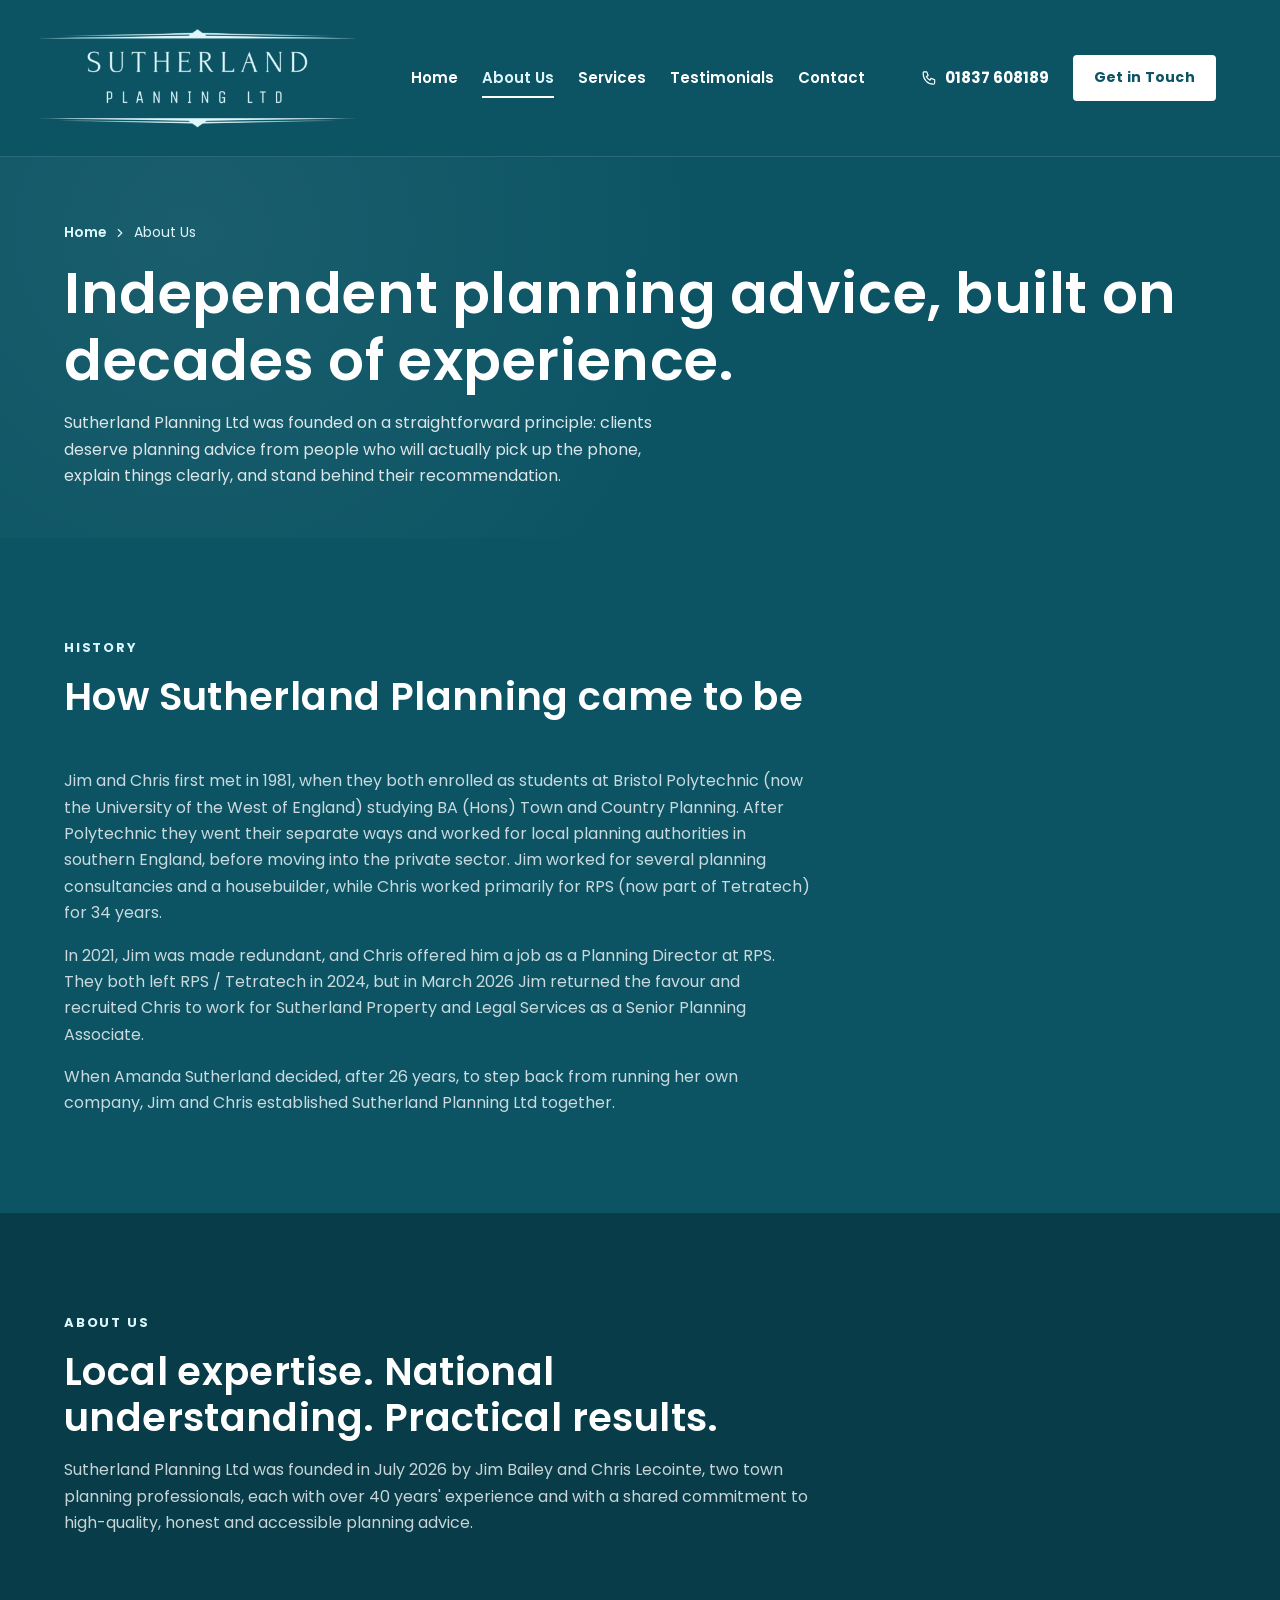
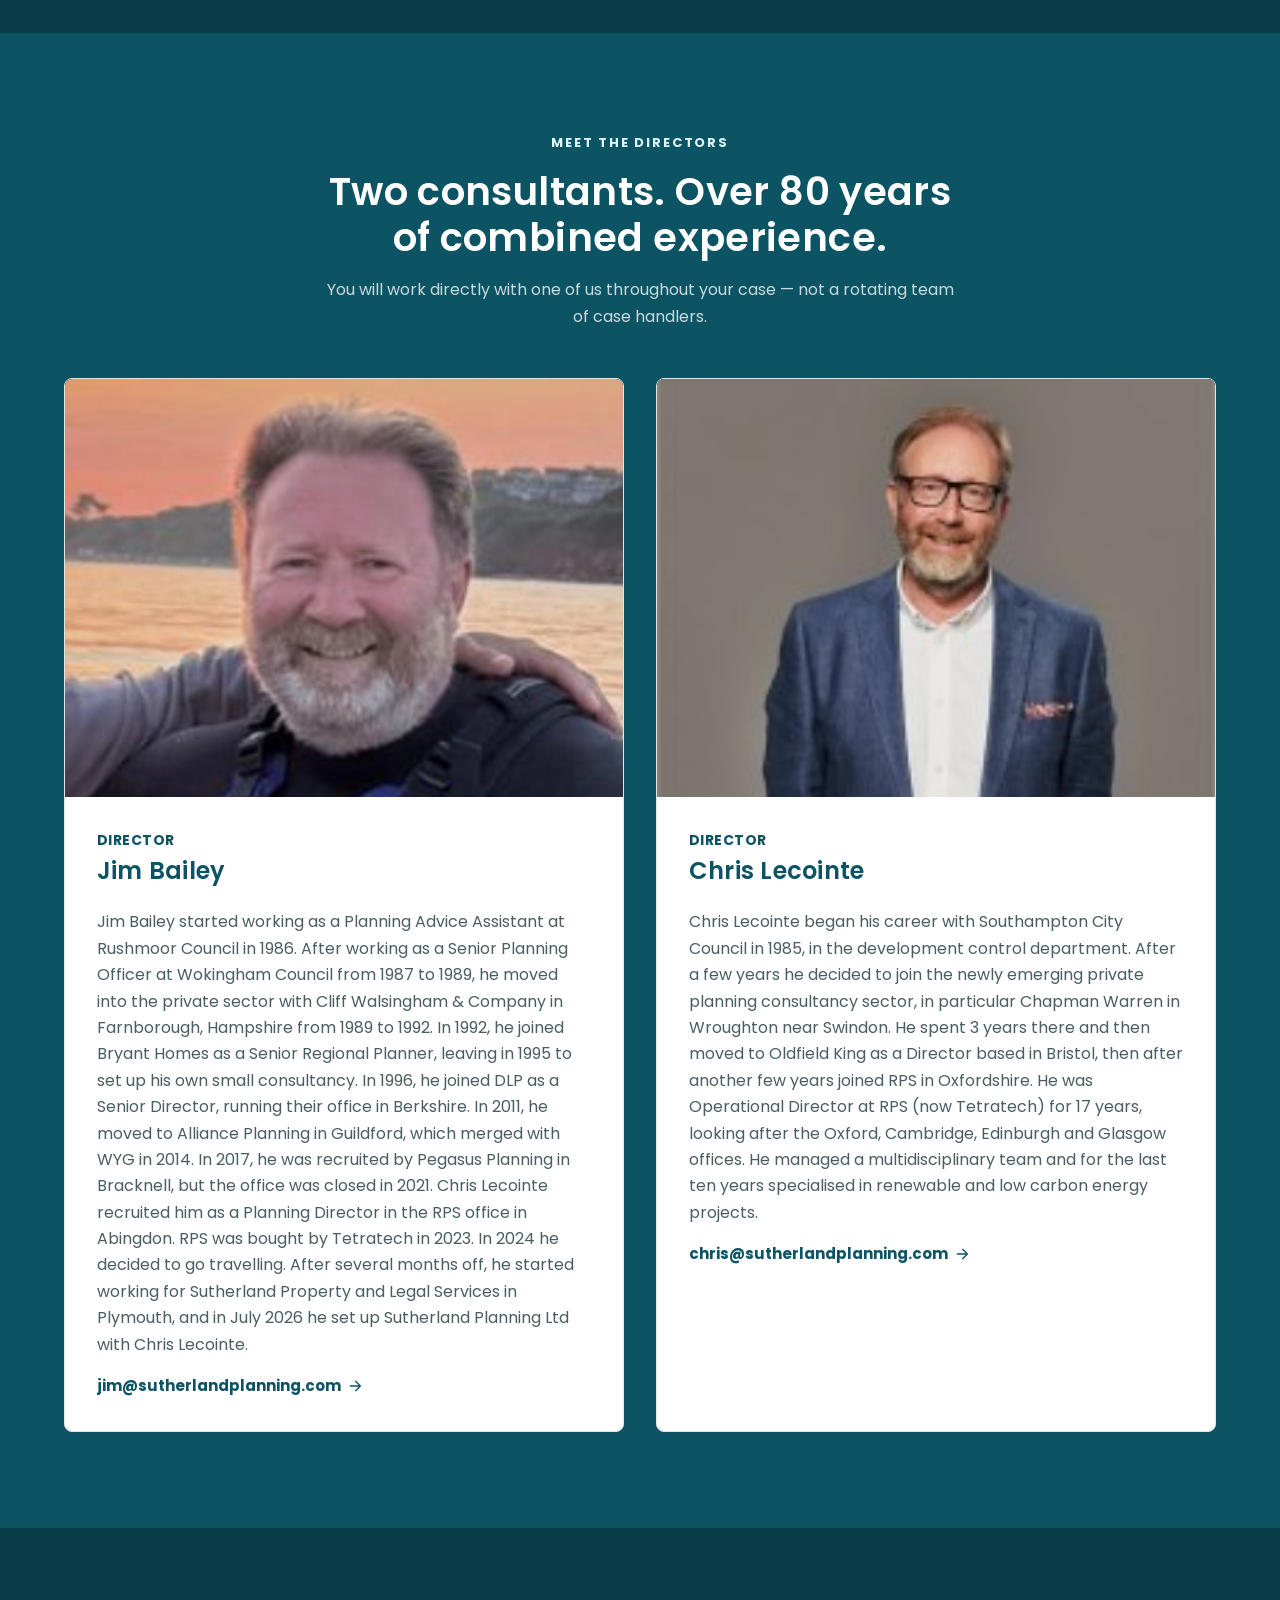
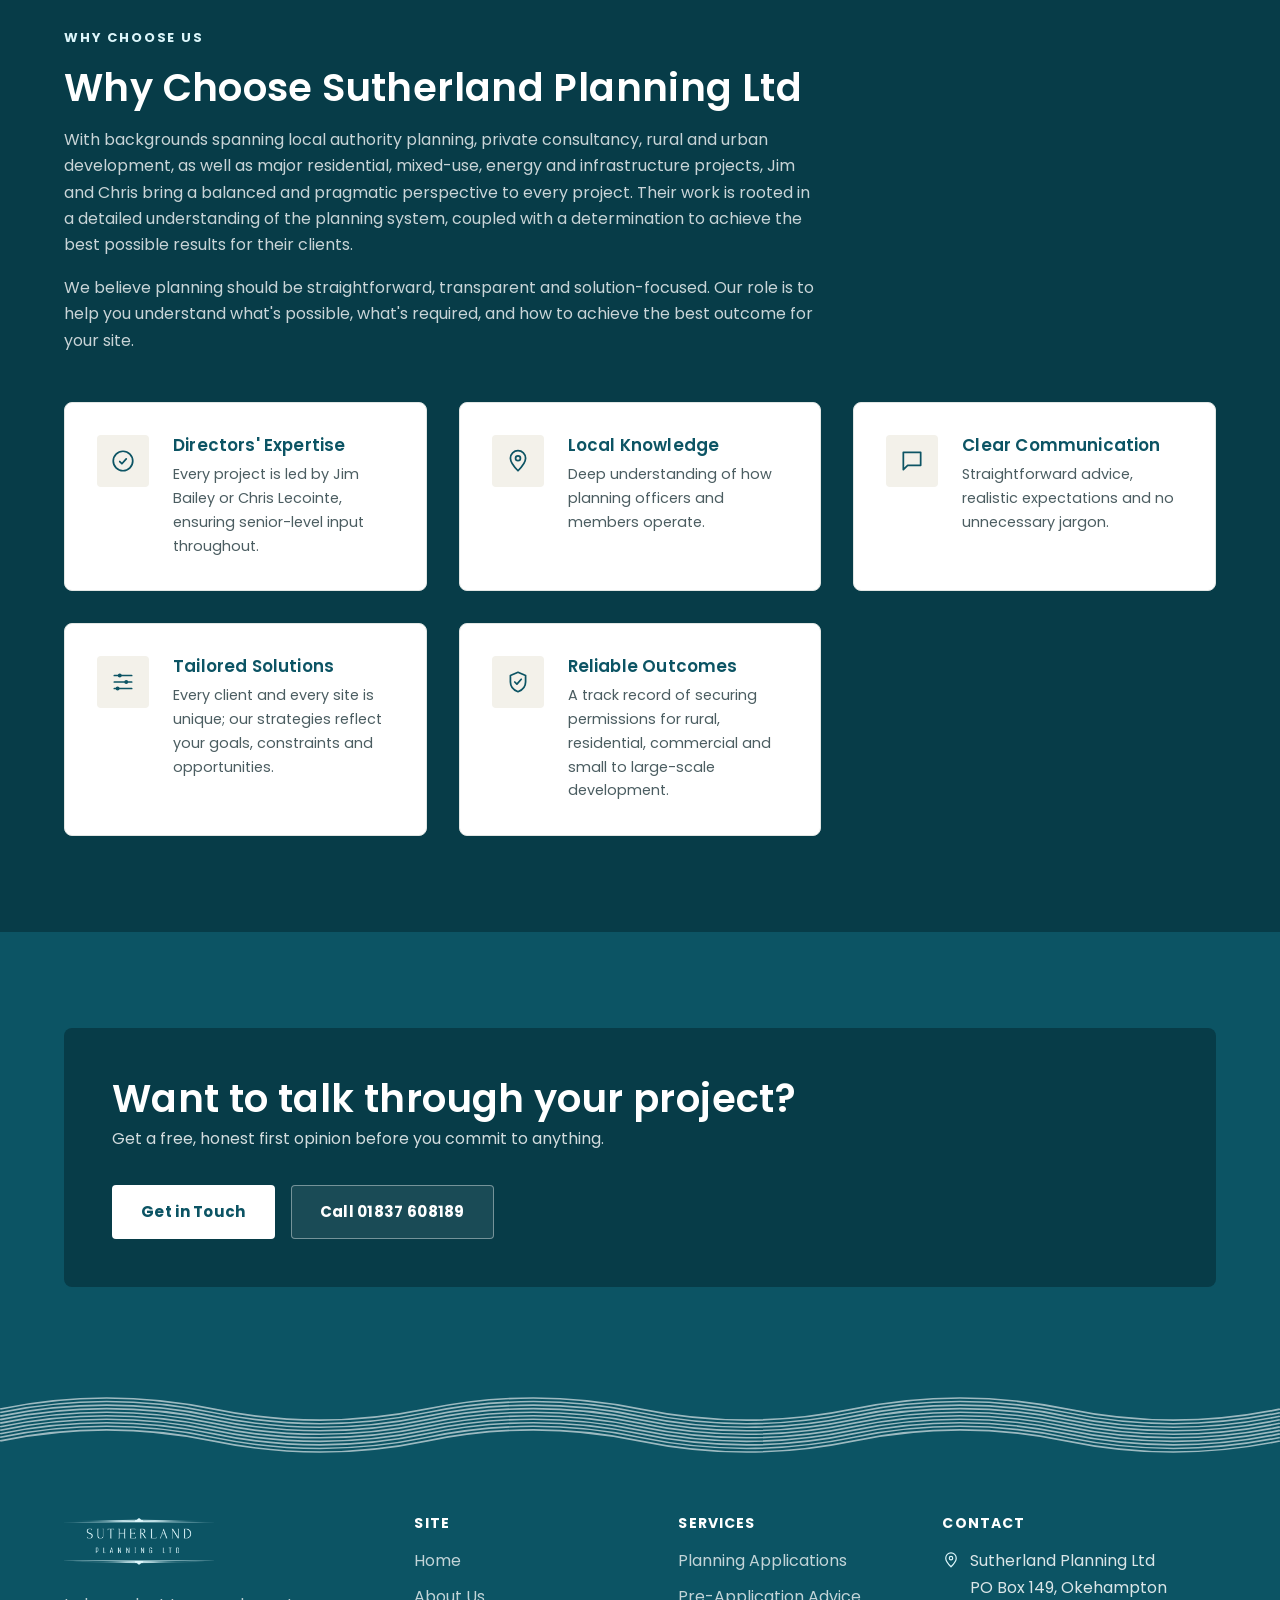
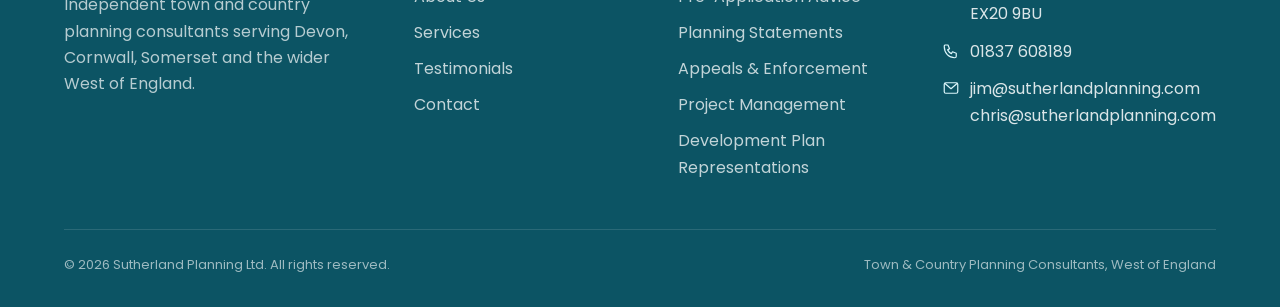
==== commit 8d10ce3a: "Rework services page content and naming - Rename "Enforcement & Appeals" to "Appeals & Enforcement" " ====
--- a/about.html
+++ b/about.html
@@ -235,9 +235,9 @@
           <a href="services.html#applications">Planning Applications</a>
           <a href="services.html#pre-application-advice">Pre-Application Advice</a>
           <a href="services.html#planning-statements">Planning Statements</a>
-          <a href="services.html#enforcement-appeals">Enforcement &amp; Appeals</a>
+          <a href="services.html#enforcement-appeals">Appeals &amp; Enforcement</a>
           <a href="services.html#project-management">Project Management</a>
-          <a href="services.html#local-plan-representations">Local Plan Representations</a>
+          <a href="services.html#local-plan-representations">Development Plan Representations</a>
         </div>
       </div>
       <div>
--- a/assets/css/style.css
+++ b/assets/css/style.css
@@ -45,7 +45,7 @@
   --shadow-lg: 0 20px 48px rgba(12, 84, 100, 0.18);
 
   --transition: 200ms ease;
-  --header-height: 96px;
+  --header-height: 144px;
 }
 
 /* ==========================================================================
@@ -214,6 +214,15 @@
   background: var(--color-primary-dark);
 }
 
+/* Mobile menu "Get in Touch" — teal instead of brass on the white mobile-nav panel. */
+.mobile-nav .btn--accent {
+  background: var(--color-primary);
+  color: #fff;
+}
+.mobile-nav .btn--accent:hover {
+  background: var(--color-primary-dark);
+}
+
 /* "Send Enquiry" contact form submit — white pill with teal text. */
 #contact-form .btn--accent {
   background: #fff;
@@ -291,7 +300,7 @@
   overflow: hidden;
 }
 .brand img {
-  height: 74px;
+  height: 111px;
   width: auto;
   border-radius: 0;
   display: block;
@@ -407,7 +416,7 @@
 @media (min-width: 700px) and (max-width: 899px) {
   .nav-desktop ul { gap: var(--space-2); }
   .nav-desktop a { font-size: 0.875rem; }
-  .brand img { height: 56px; }
+  .brand img { height: 84px; }
   .btn--sm { padding: 0.55rem 1rem; font-size: 0.8125rem; }
 }
 
@@ -442,6 +451,10 @@
   color: #fff;
   margin-bottom: var(--space-2);
   text-shadow: 0 2px 16px rgba(0,0,0,0.45), 0 1px 3px rgba(0,0,0,0.4);
+  font-family: 'Cormorant Garamond', 'Times New Roman', serif;
+  font-weight: 700;
+  text-transform: uppercase;
+  letter-spacing: 0.06em;
 }
 .hero__content .lede {
   color: rgba(255,255,255,0.95);
@@ -461,6 +474,7 @@
   margin-inline: auto;
   margin-bottom: var(--space-4);
   text-shadow: 0 2px 12px rgba(0,0,0,0.45), 0 1px 2px rgba(0,0,0,0.4);
+  text-transform: uppercase;
 }
 .hero__actions {
   display: flex;
@@ -474,7 +488,14 @@
 
 @media (prefers-reduced-motion: reduce) {
   .hero__media { display: none; }
-  .hero { background: var(--color-primary-dark) url('../img/logo.png') center 120% / 260px no-repeat; }
+  .hero { background: var(--color-primary-dark) url('../img/hero-poster.jpg') center / cover no-repeat; }
+}
+
+/* Skip the autoplaying video on phones — heavy for mobile data/battery
+   and prone to being blocked or stalling; a static photo is more reliable. */
+@media (max-width: 767px) {
+  .hero__media { display: none; }
+  .hero { background: var(--color-primary-dark) url('../img/hero-poster.jpg') center / cover no-repeat; }
 }
 
 /* Page banner (inner pages) */
@@ -976,5 +997,5 @@
 .flow-content > * + * { margin-top: var(--space-2); }
 
 @media (min-width: 768px) {
-  :root { --header-height: 104px; }
-}
+  :root { --header-height: 156px; }
+}
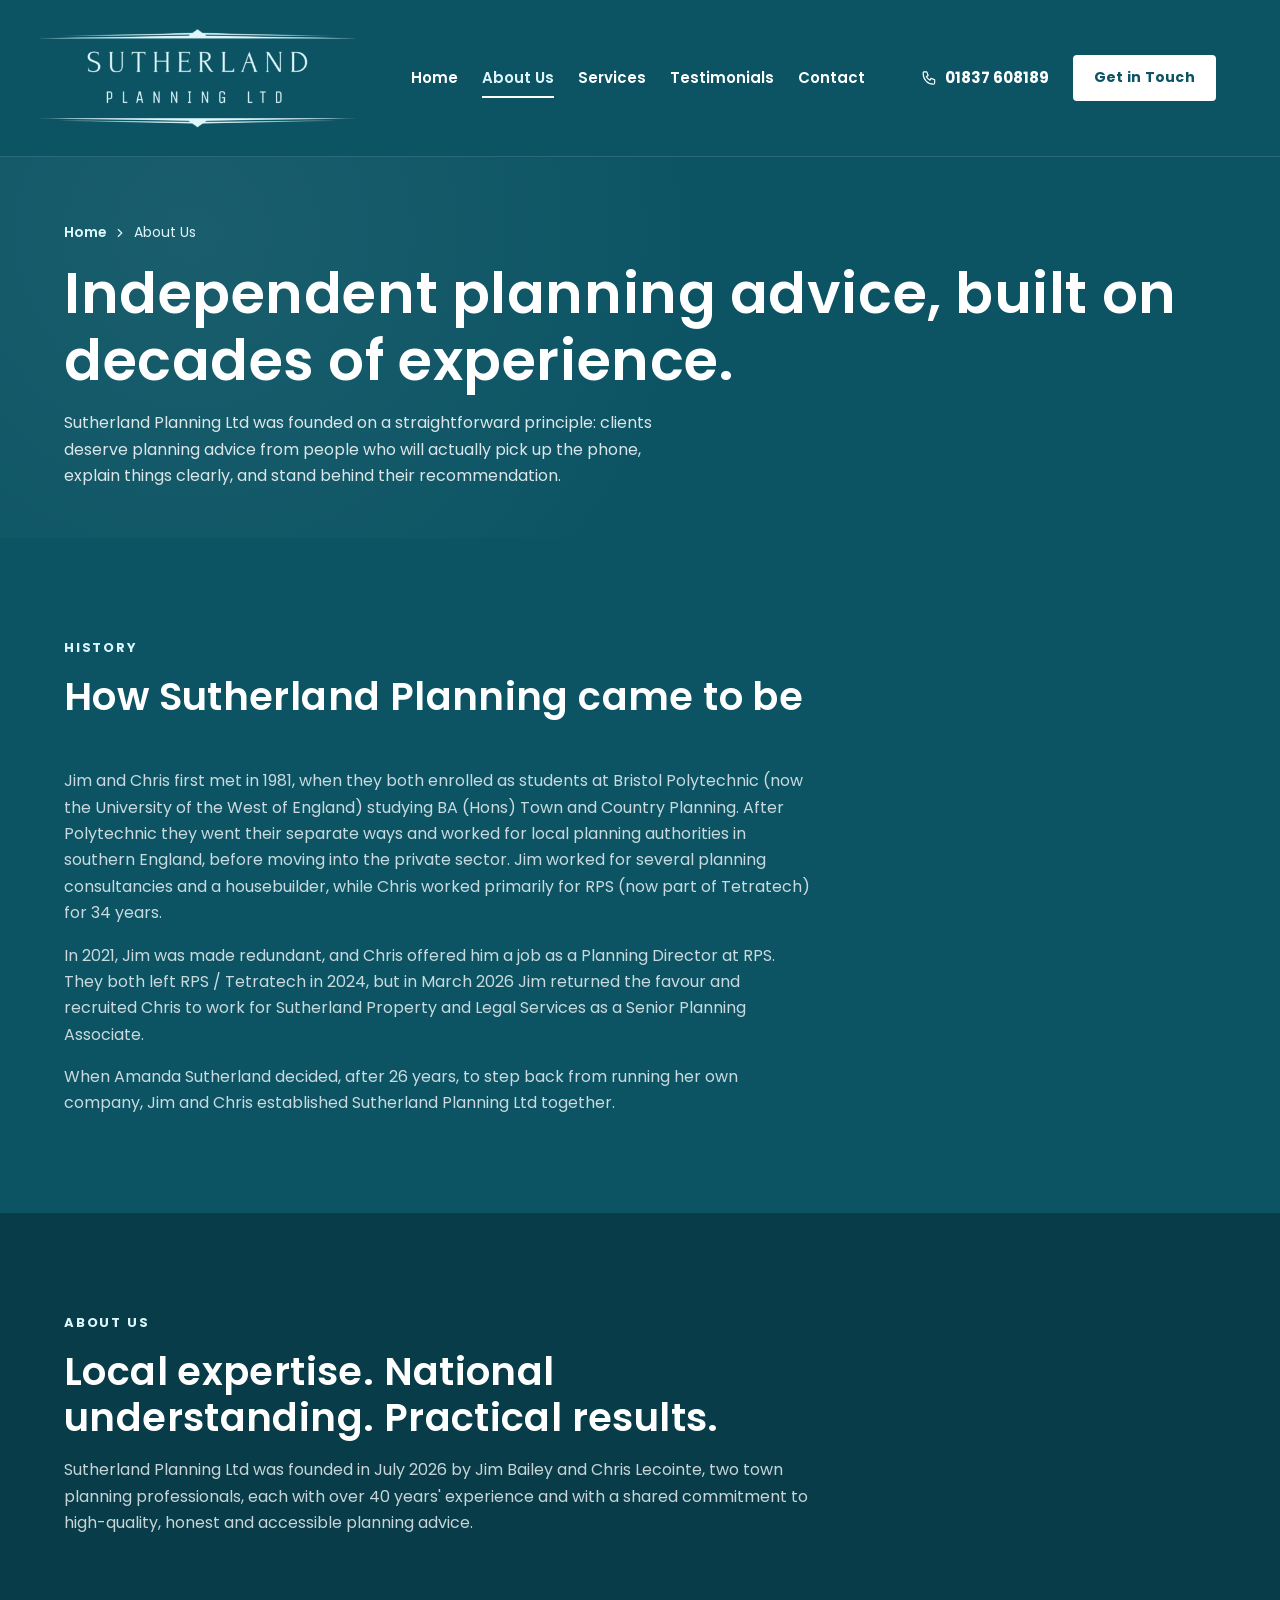
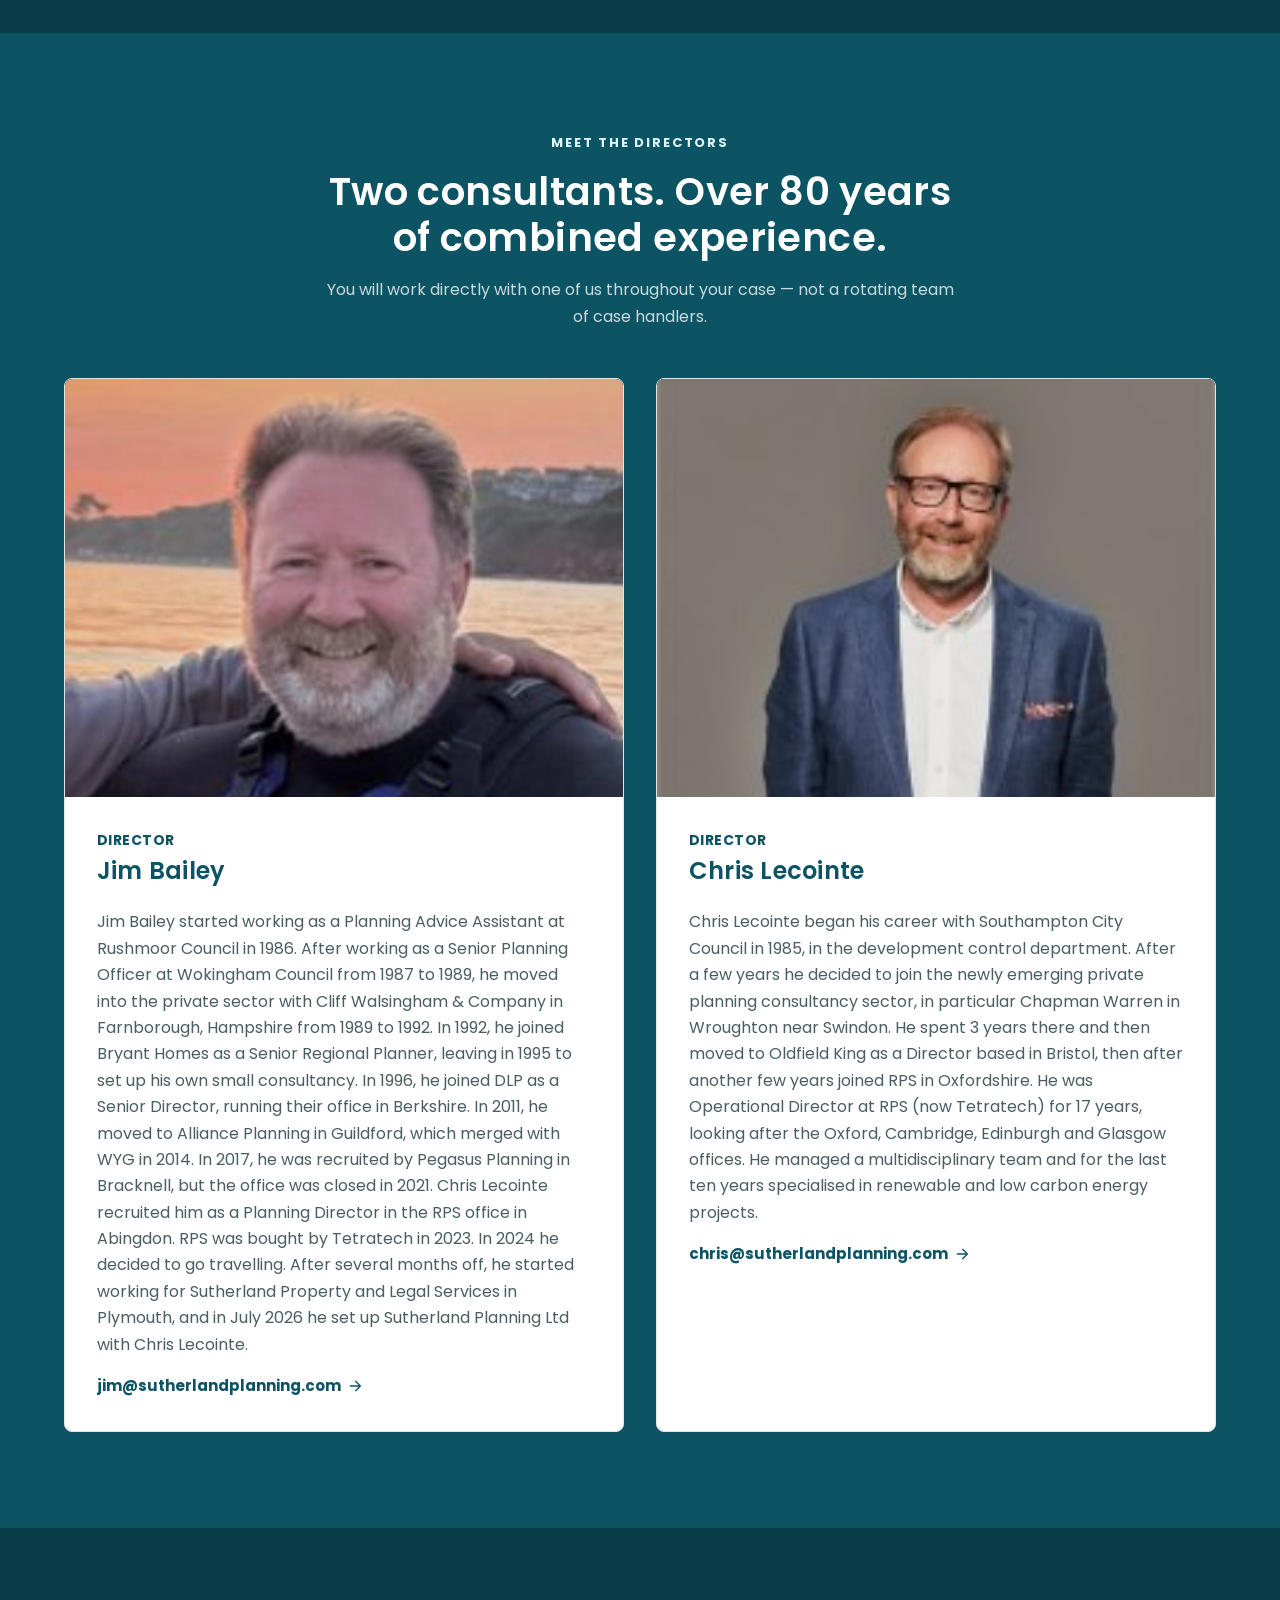
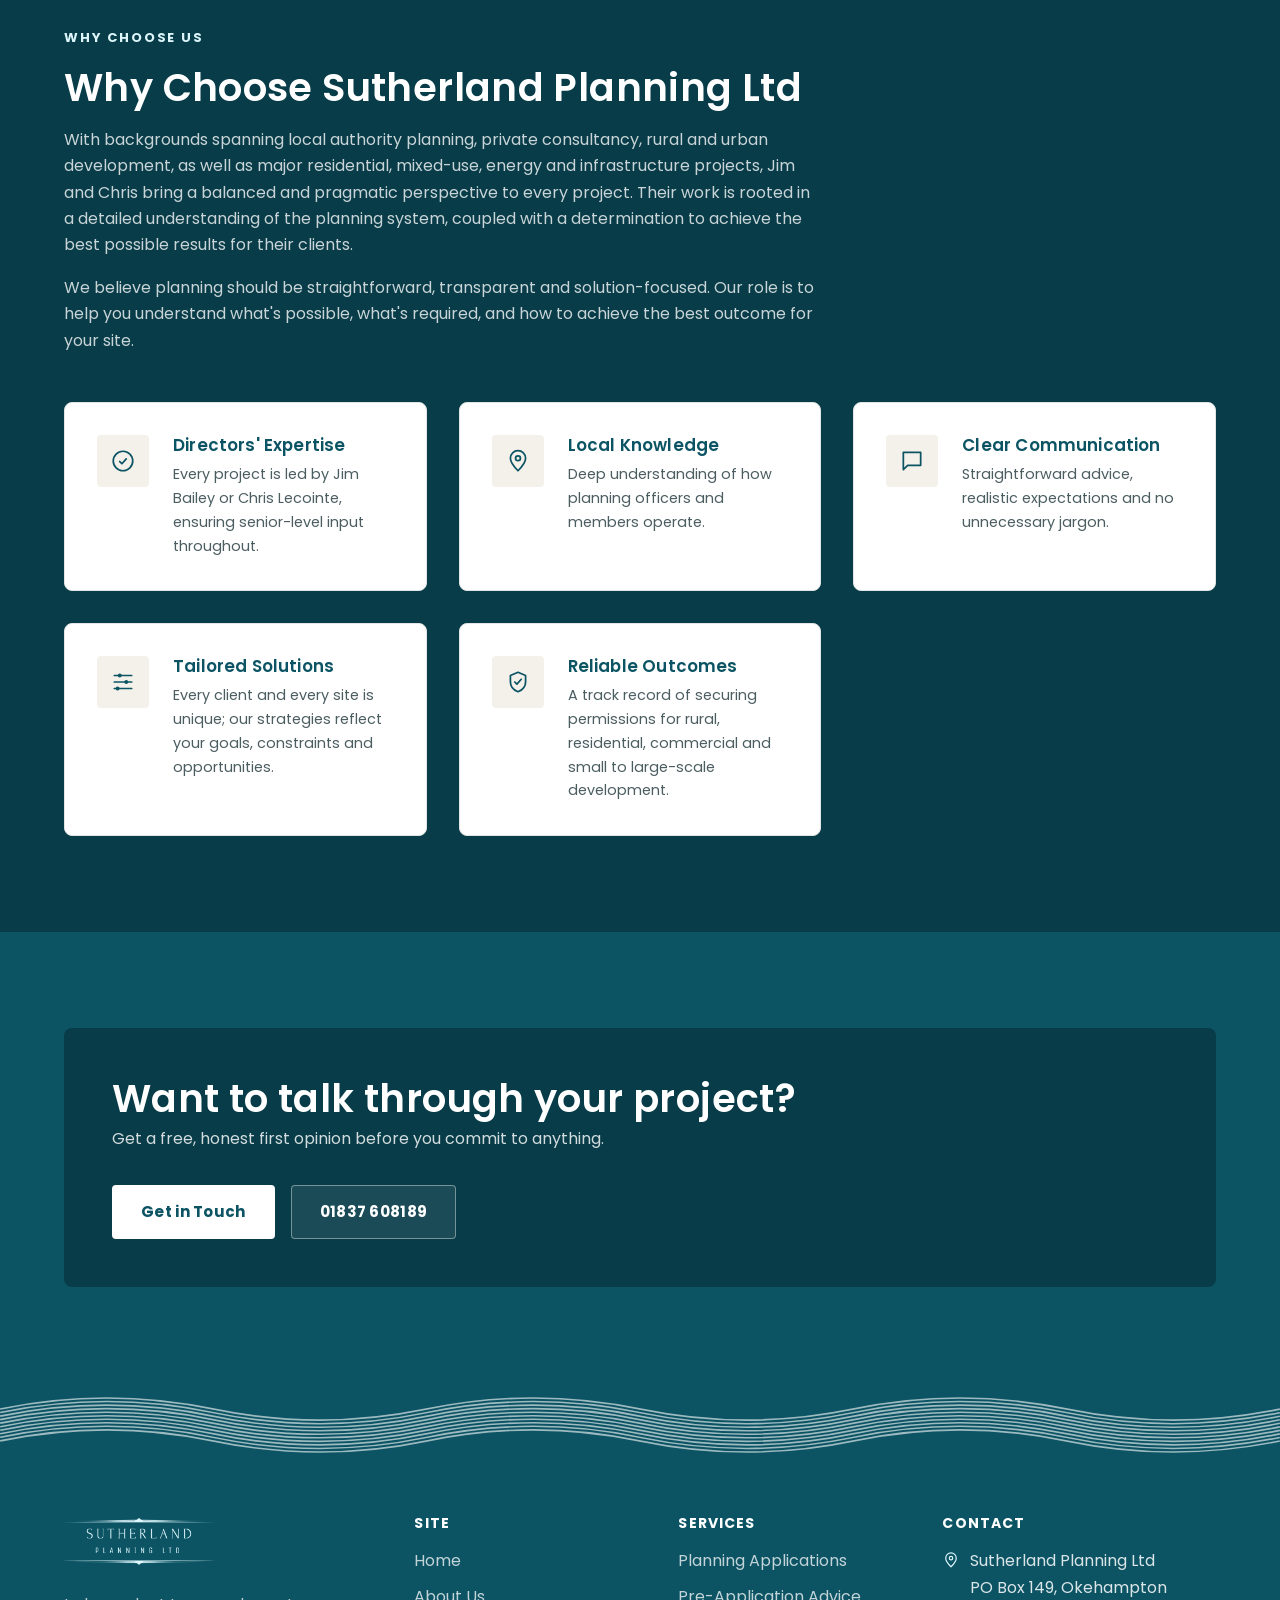
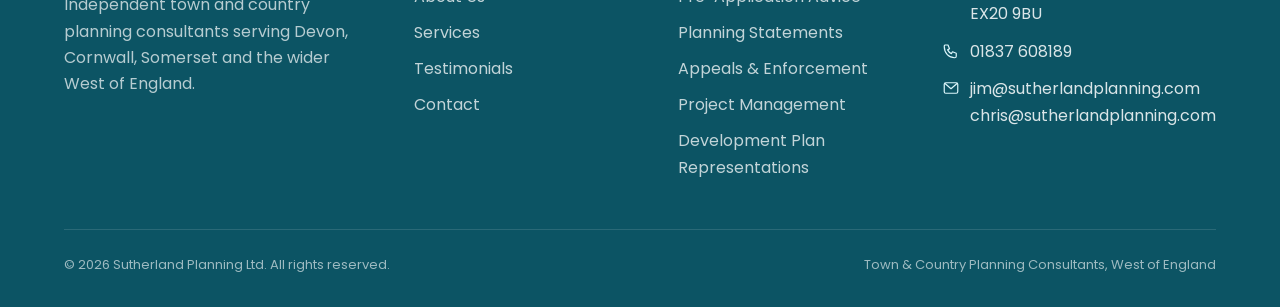
==== commit 3817a8b2: "Update homepage content and disable CTA phone buttons site-wide - Make the CTA band phone number a s" ====
--- a/about.html
+++ b/about.html
@@ -204,7 +204,7 @@
         </div>
         <div class="cta-band__actions">
           <a class="btn btn--accent btn--cta-white" href="contact.html">Get in Touch</a>
-          <a class="btn btn--ghost-light" href="tel:+441837608189">Call 01837 608189</a>
+          <span class="btn btn--ghost-light">01837 608189</span>
         </div>
       </div>
     </div>
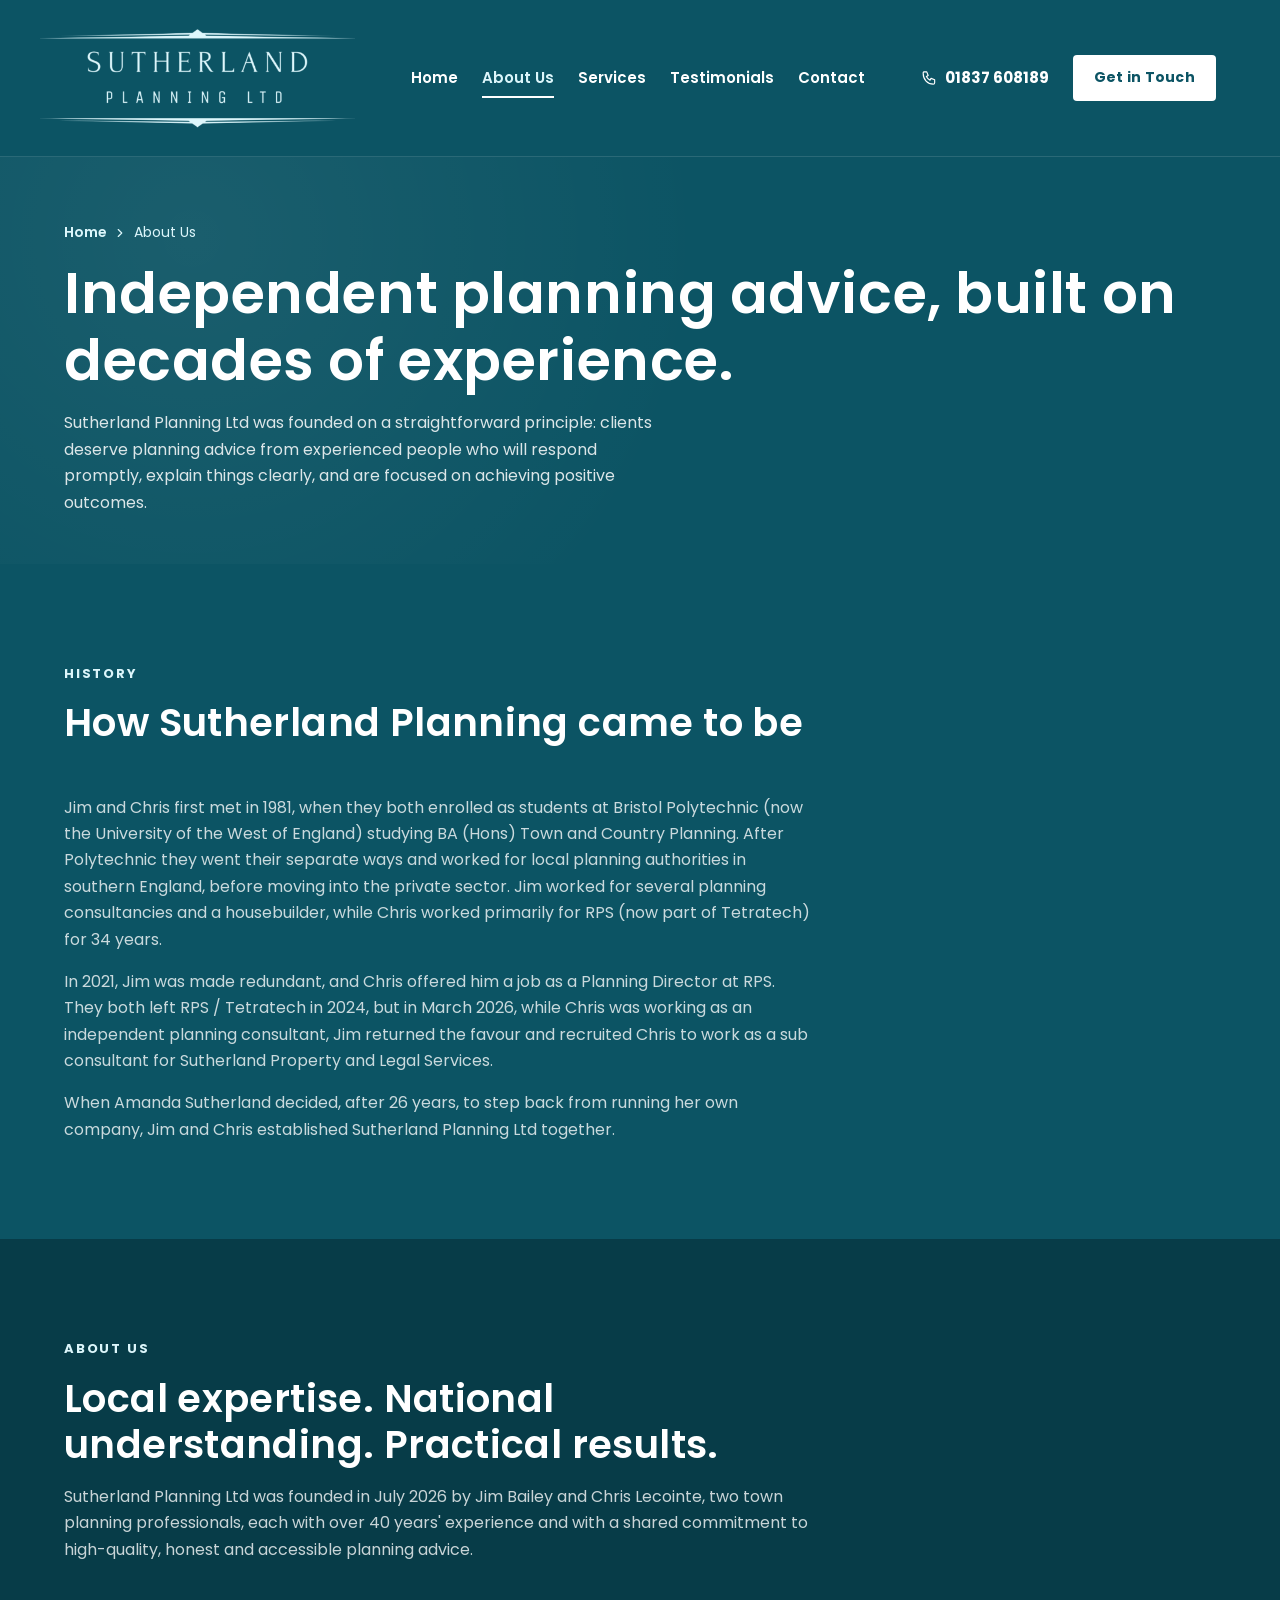
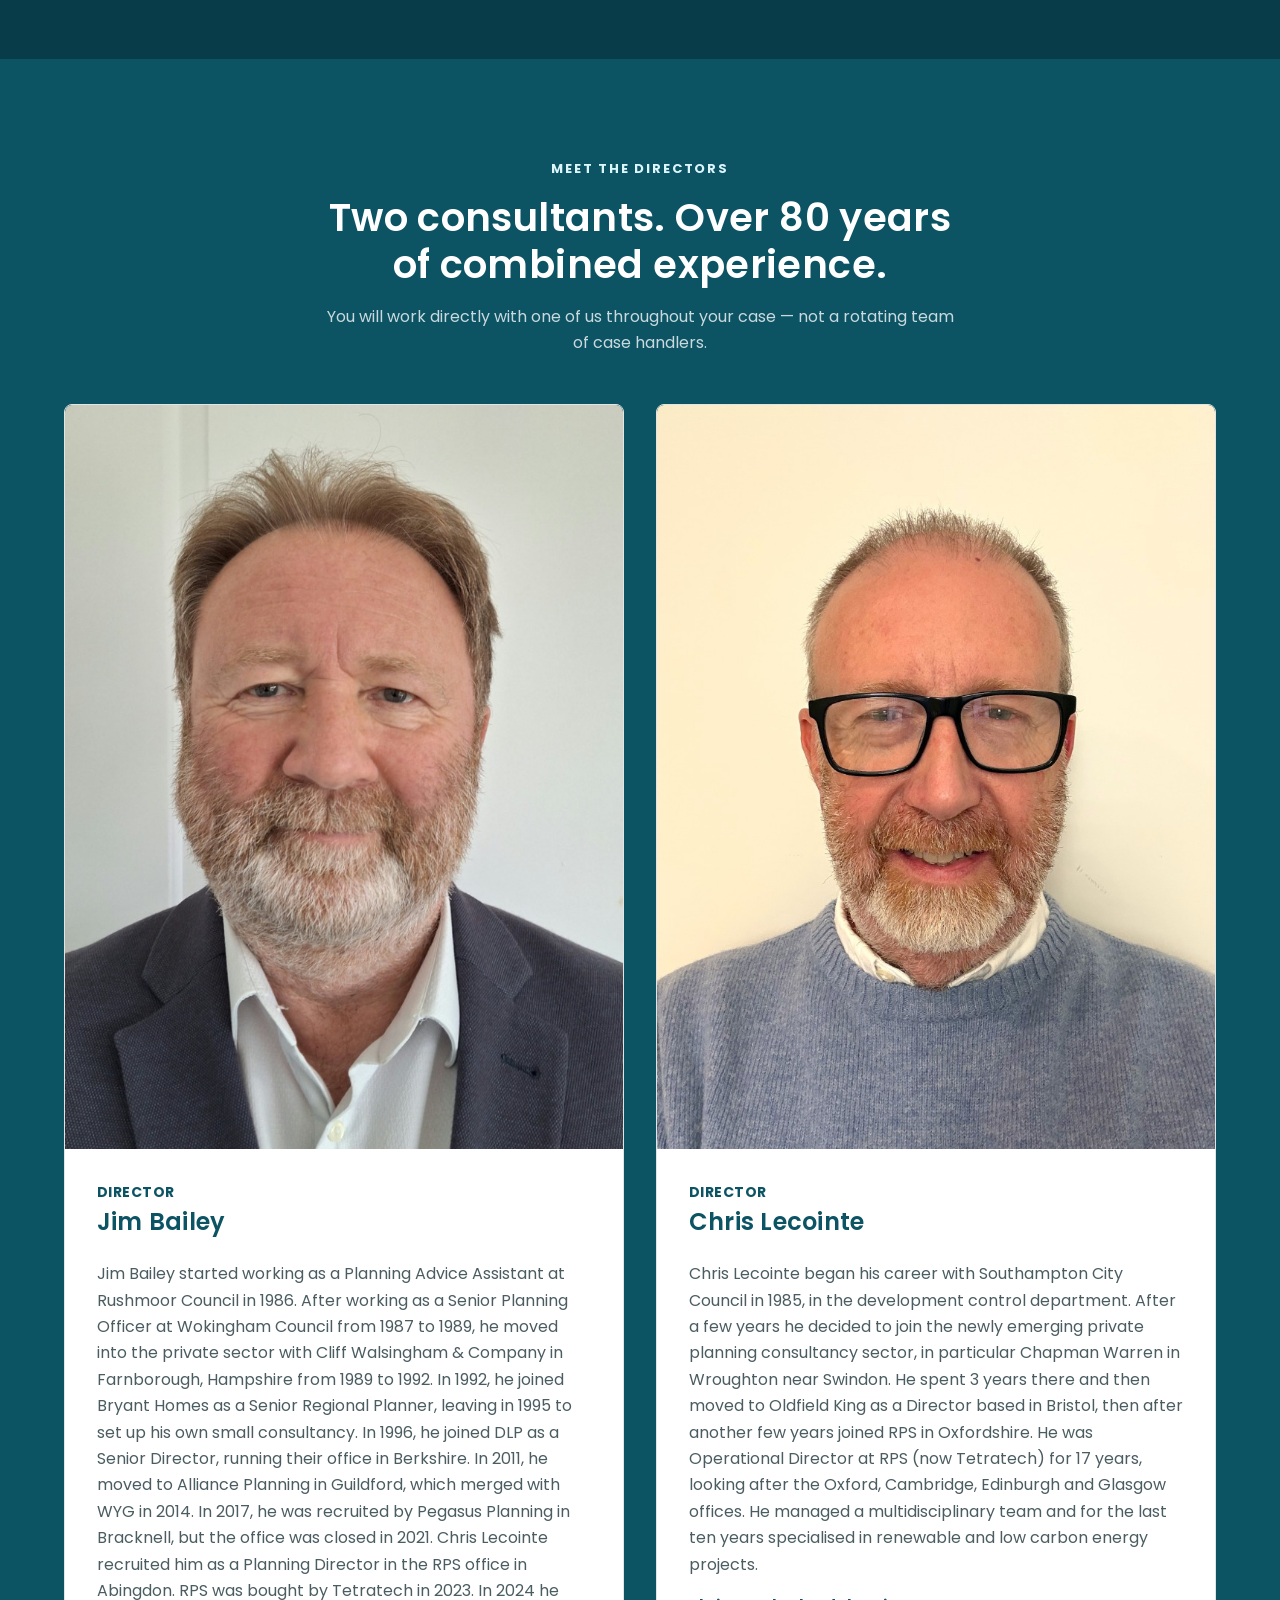
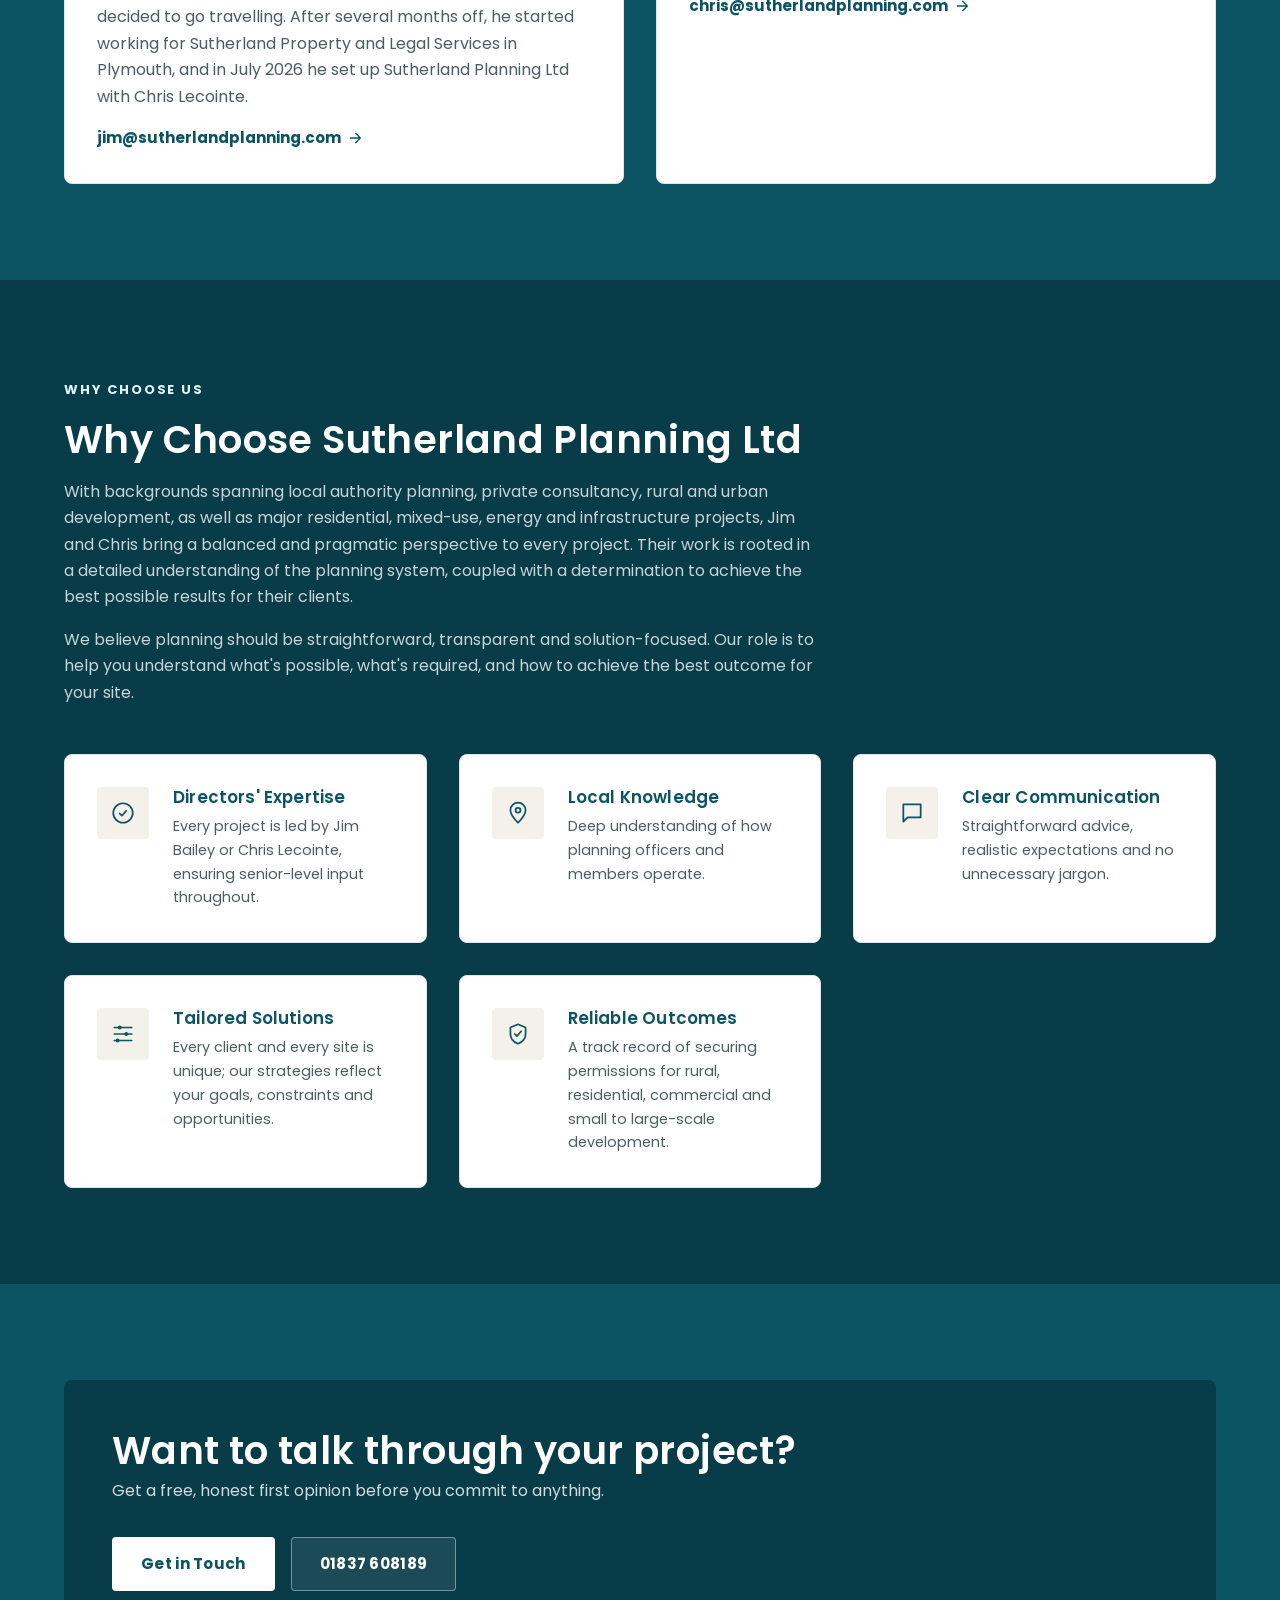
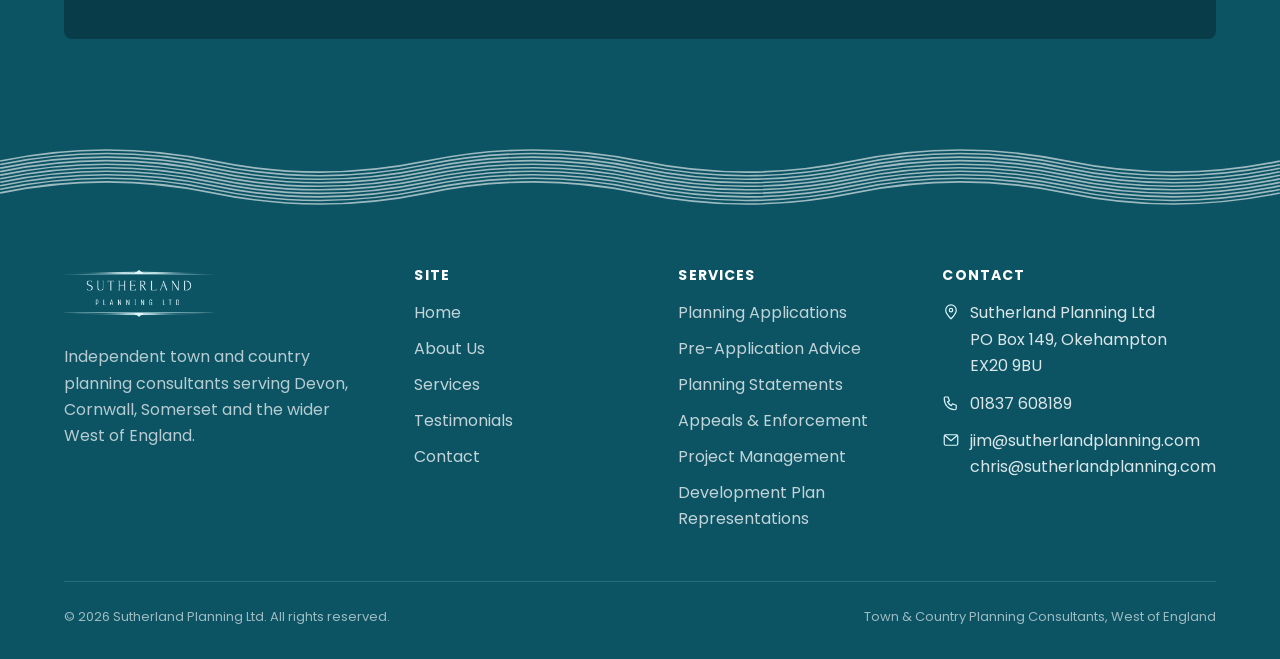
==== commit e3646398: "Update about page wording on founding principle and company history" ====
--- a/about.html
+++ b/about.html
@@ -65,7 +65,7 @@
         <span>About Us</span>
       </div>
       <h1>Independent planning advice, built on decades of experience.</h1>
-      <p>Sutherland Planning Ltd was founded on a straightforward principle: clients deserve planning advice from people who will actually pick up the phone, explain things clearly, and stand behind their recommendation.</p>
+      <p>Sutherland Planning Ltd was founded on a straightforward principle: clients deserve planning advice from experienced people who will respond promptly, explain things clearly, and are focused on achieving positive outcomes.</p>
     </div>
   </section>
 
@@ -78,7 +78,7 @@
       </div>
       <div class="flow-content" style="max-width:75ch;">
         <p>Jim and Chris first met in 1981, when they both enrolled as students at Bristol Polytechnic (now the University of the West of England) studying BA (Hons) Town and Country Planning. After Polytechnic they went their separate ways and worked for local planning authorities in southern England, before moving into the private sector. Jim worked for several planning consultancies and a housebuilder, while Chris worked primarily for RPS (now part of Tetratech) for 34 years.</p>
-        <p>In 2021, Jim was made redundant, and Chris offered him a job as a Planning Director at RPS. They both left RPS / Tetratech in 2024, but in March 2026 Jim returned the favour and recruited Chris to work for Sutherland Property and Legal Services as a Senior Planning Associate.</p>
+        <p>In 2021, Jim was made redundant, and Chris offered him a job as a Planning Director at RPS. They both left RPS / Tetratech in 2024, but in March 2026, while Chris was working as an independent planning consultant, Jim returned the favour and recruited Chris to work as a sub consultant for Sutherland Property and Legal Services.</p>
         <p>When Amanda Sutherland decided, after 26 years, to step back from running her own company, Jim and Chris established Sutherland Planning Ltd together.</p>
       </div>
     </div>
--- a/assets/css/style.css
+++ b/assets/css/style.css
@@ -681,7 +681,7 @@
   overflow: hidden;
 }
 .team-card__photo {
-  aspect-ratio: 4 / 3;
+  aspect-ratio: 3 / 4;
   background: var(--color-primary);
   background-image: linear-gradient(150deg, var(--color-primary) 0%, var(--color-primary-light) 100%);
   display: flex;
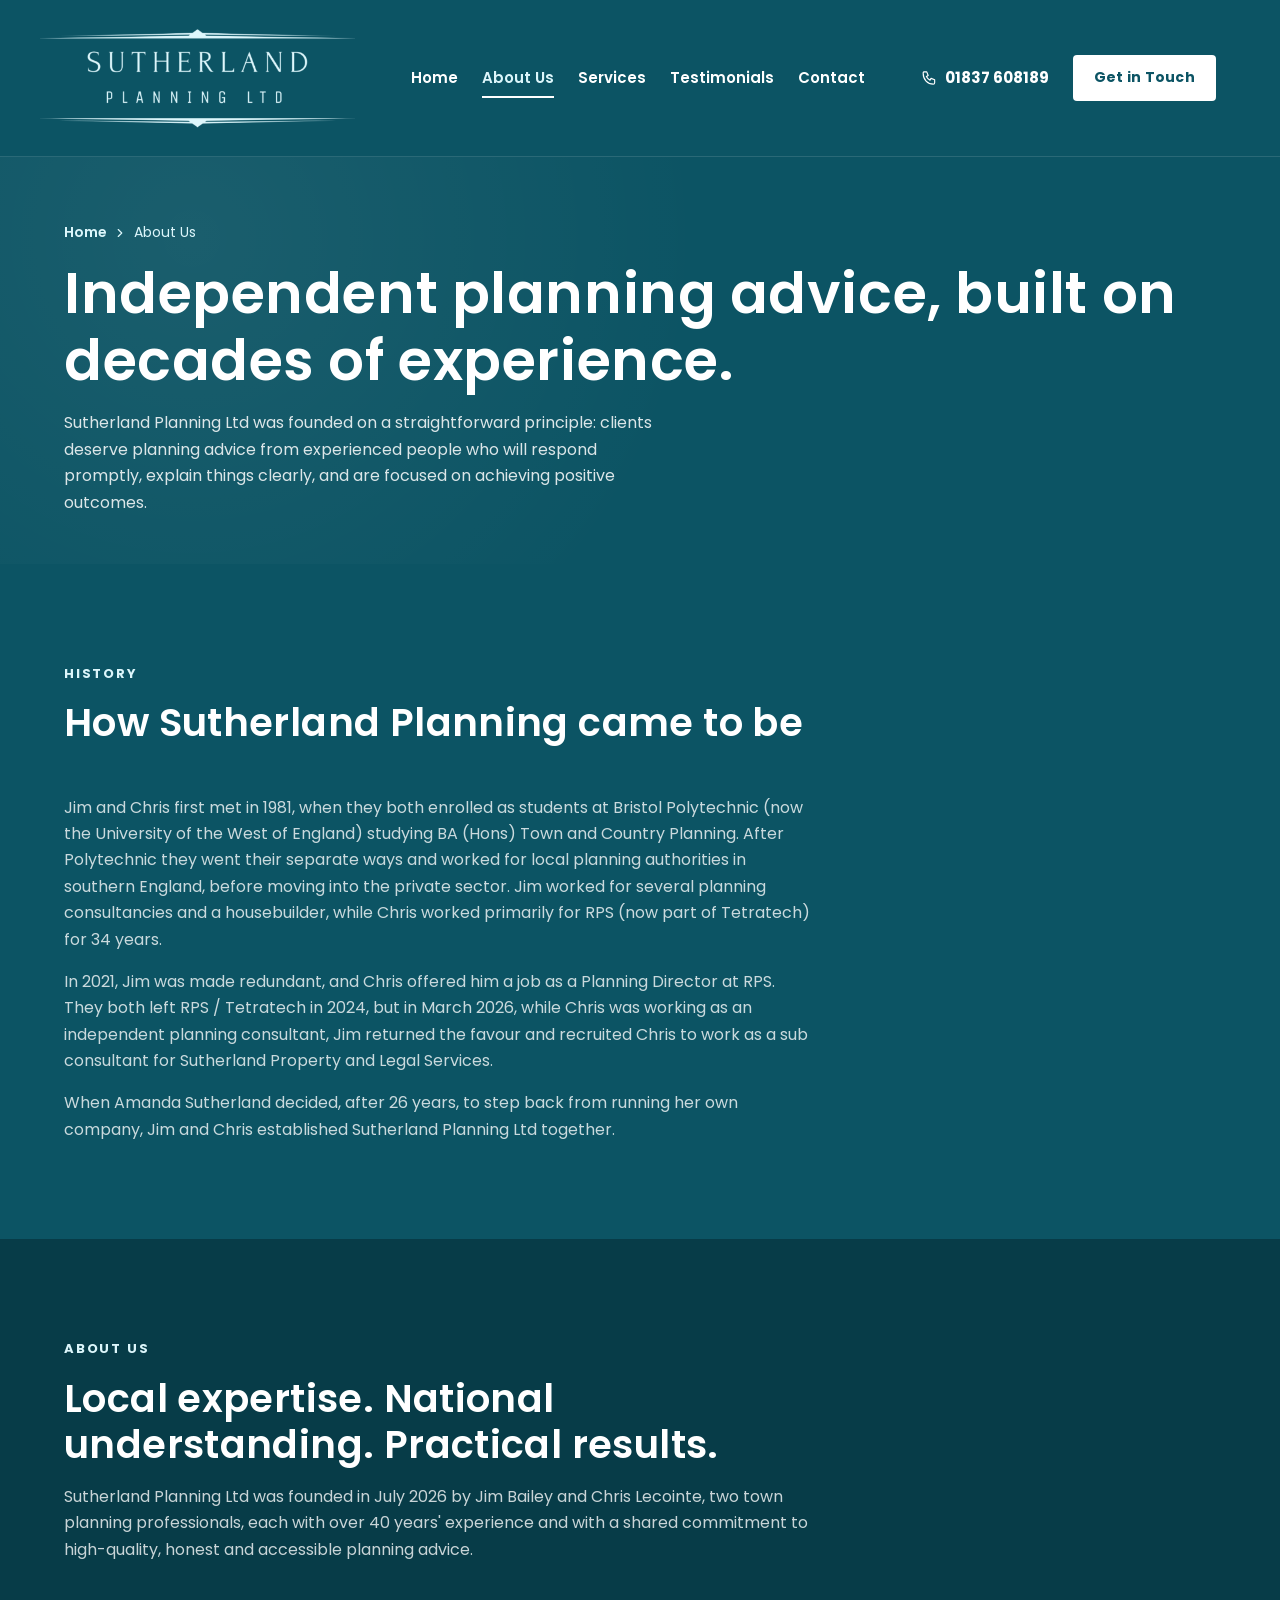
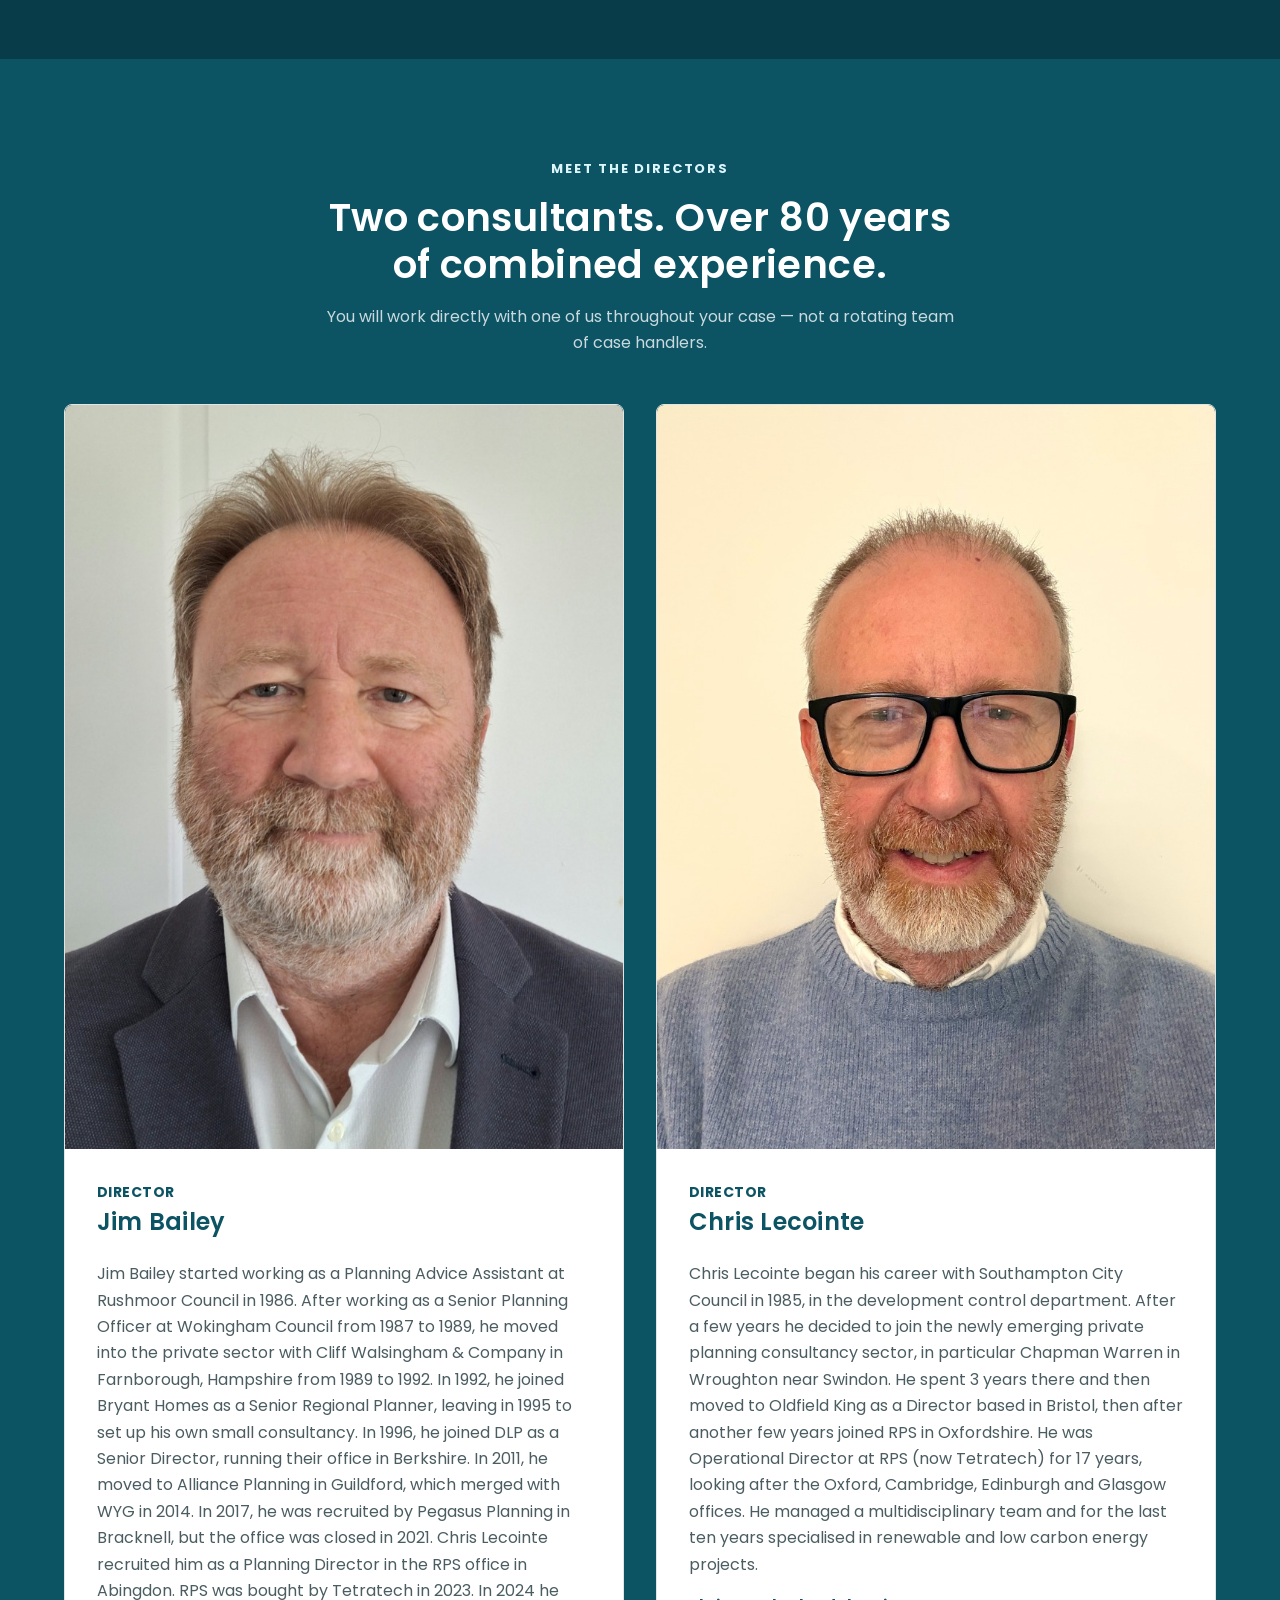
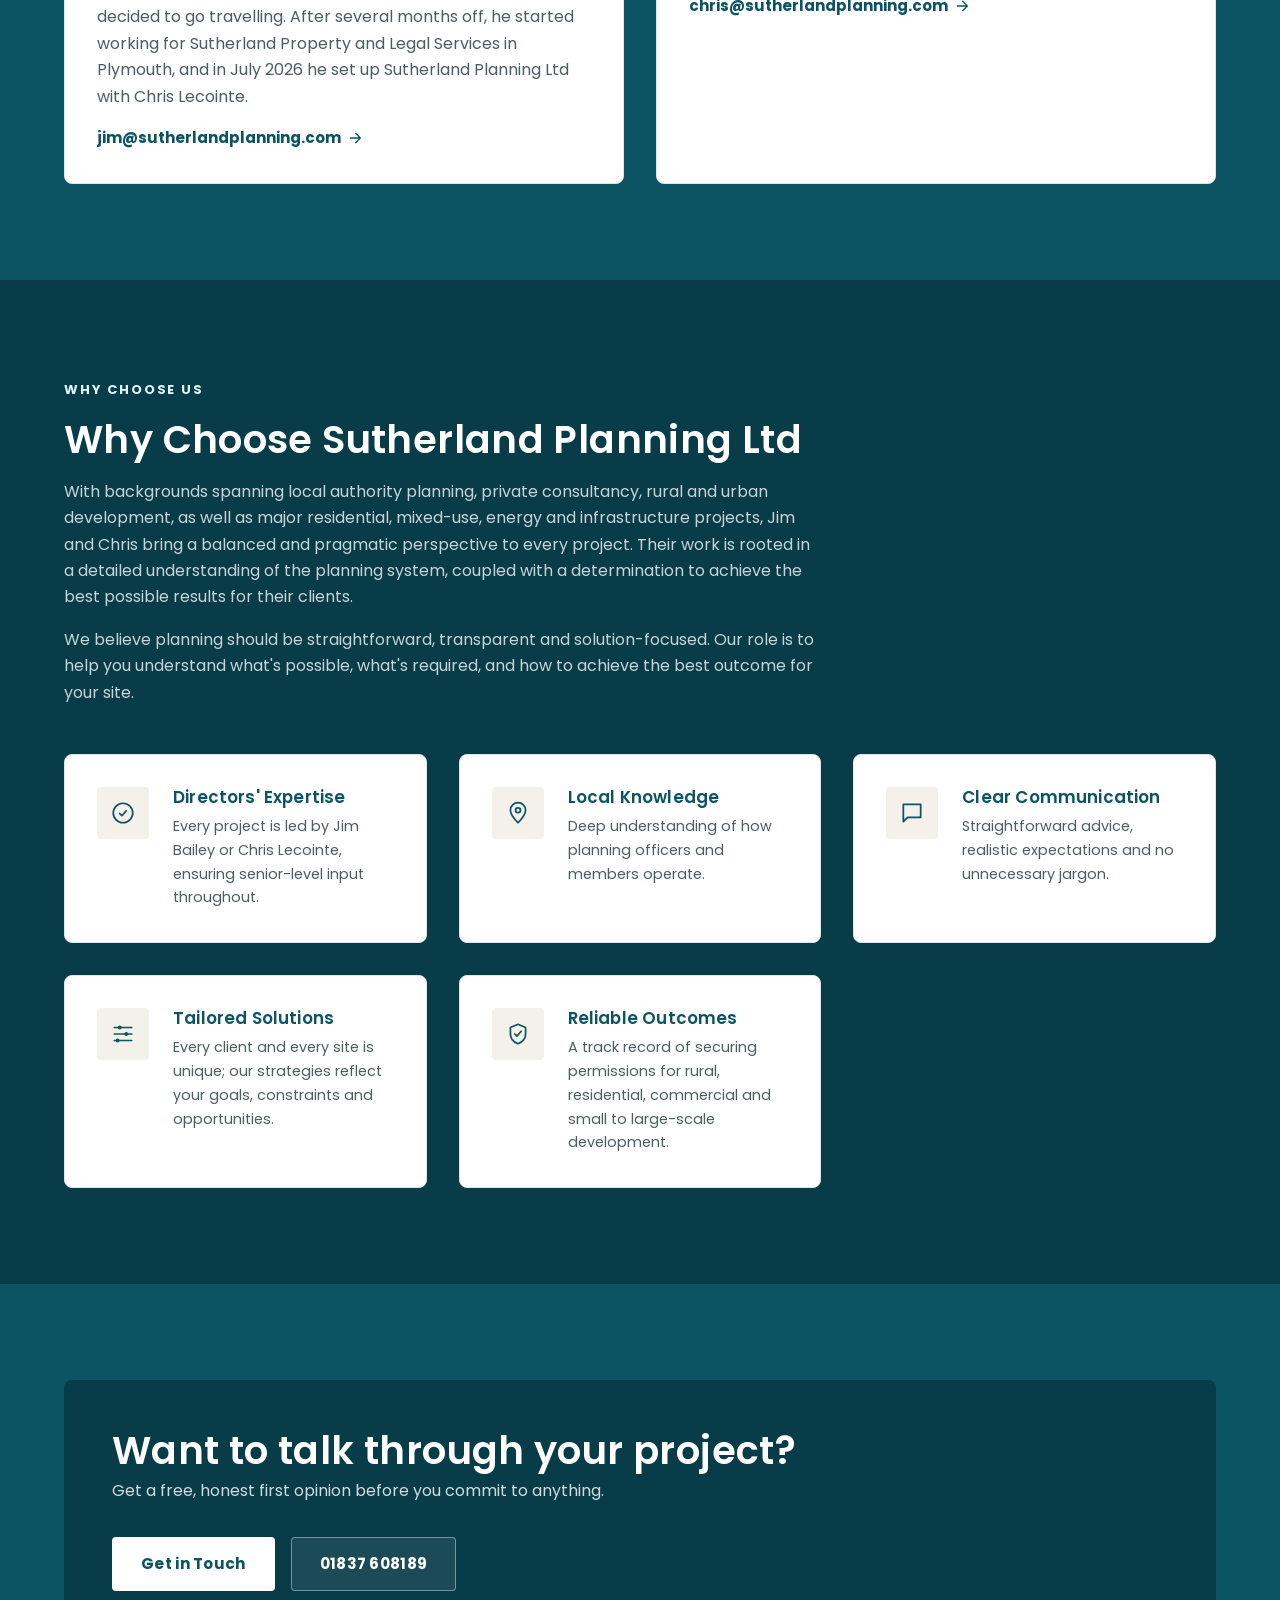
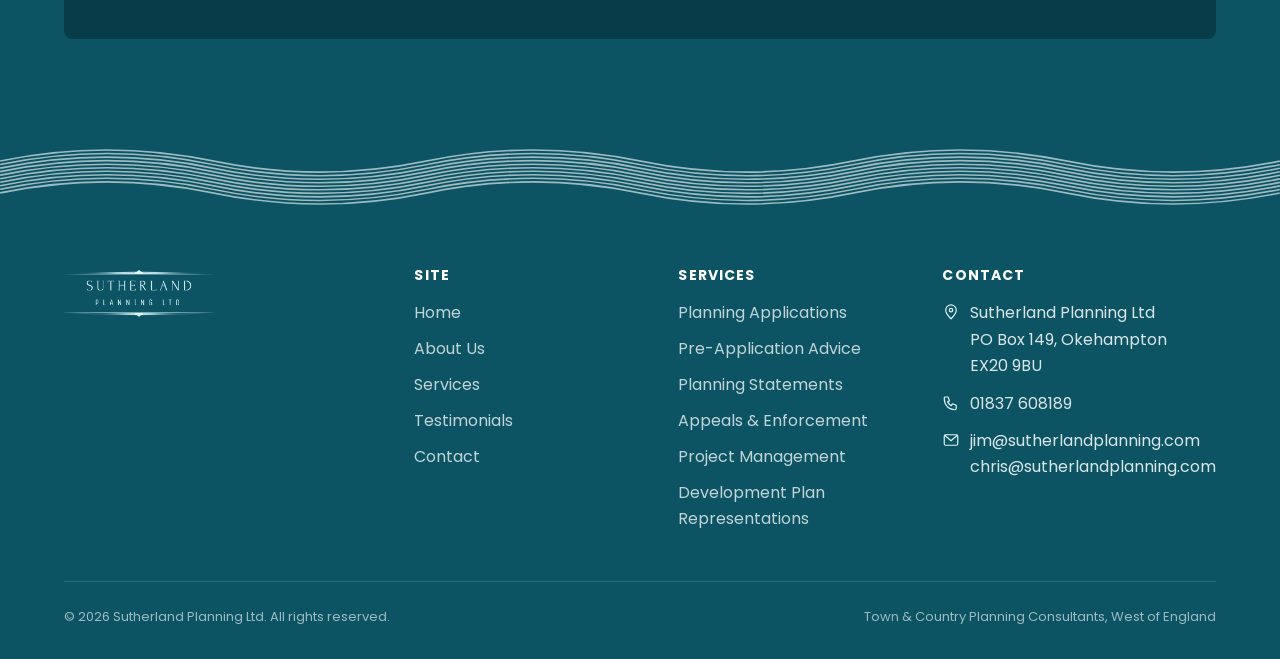
==== commit 7728b8f0: "Remove footer tagline from all pages" ====
--- a/about.html
+++ b/about.html
@@ -216,9 +216,7 @@
   <div class="container">
     <div class="footer-grid">
       <div class="footer-brand">
-        <img src="assets/img/logo-footer.png" alt="Sutherland Planning Ltd">
-        <p>Independent town and country planning consultants serving Devon, Cornwall, Somerset and the wider West of England.</p>
-      </div>
+        <img src="assets/img/logo-footer.png" alt="Sutherland Planning Ltd">      </div>
       <div>
         <h4>Site</h4>
         <div class="footer-links">
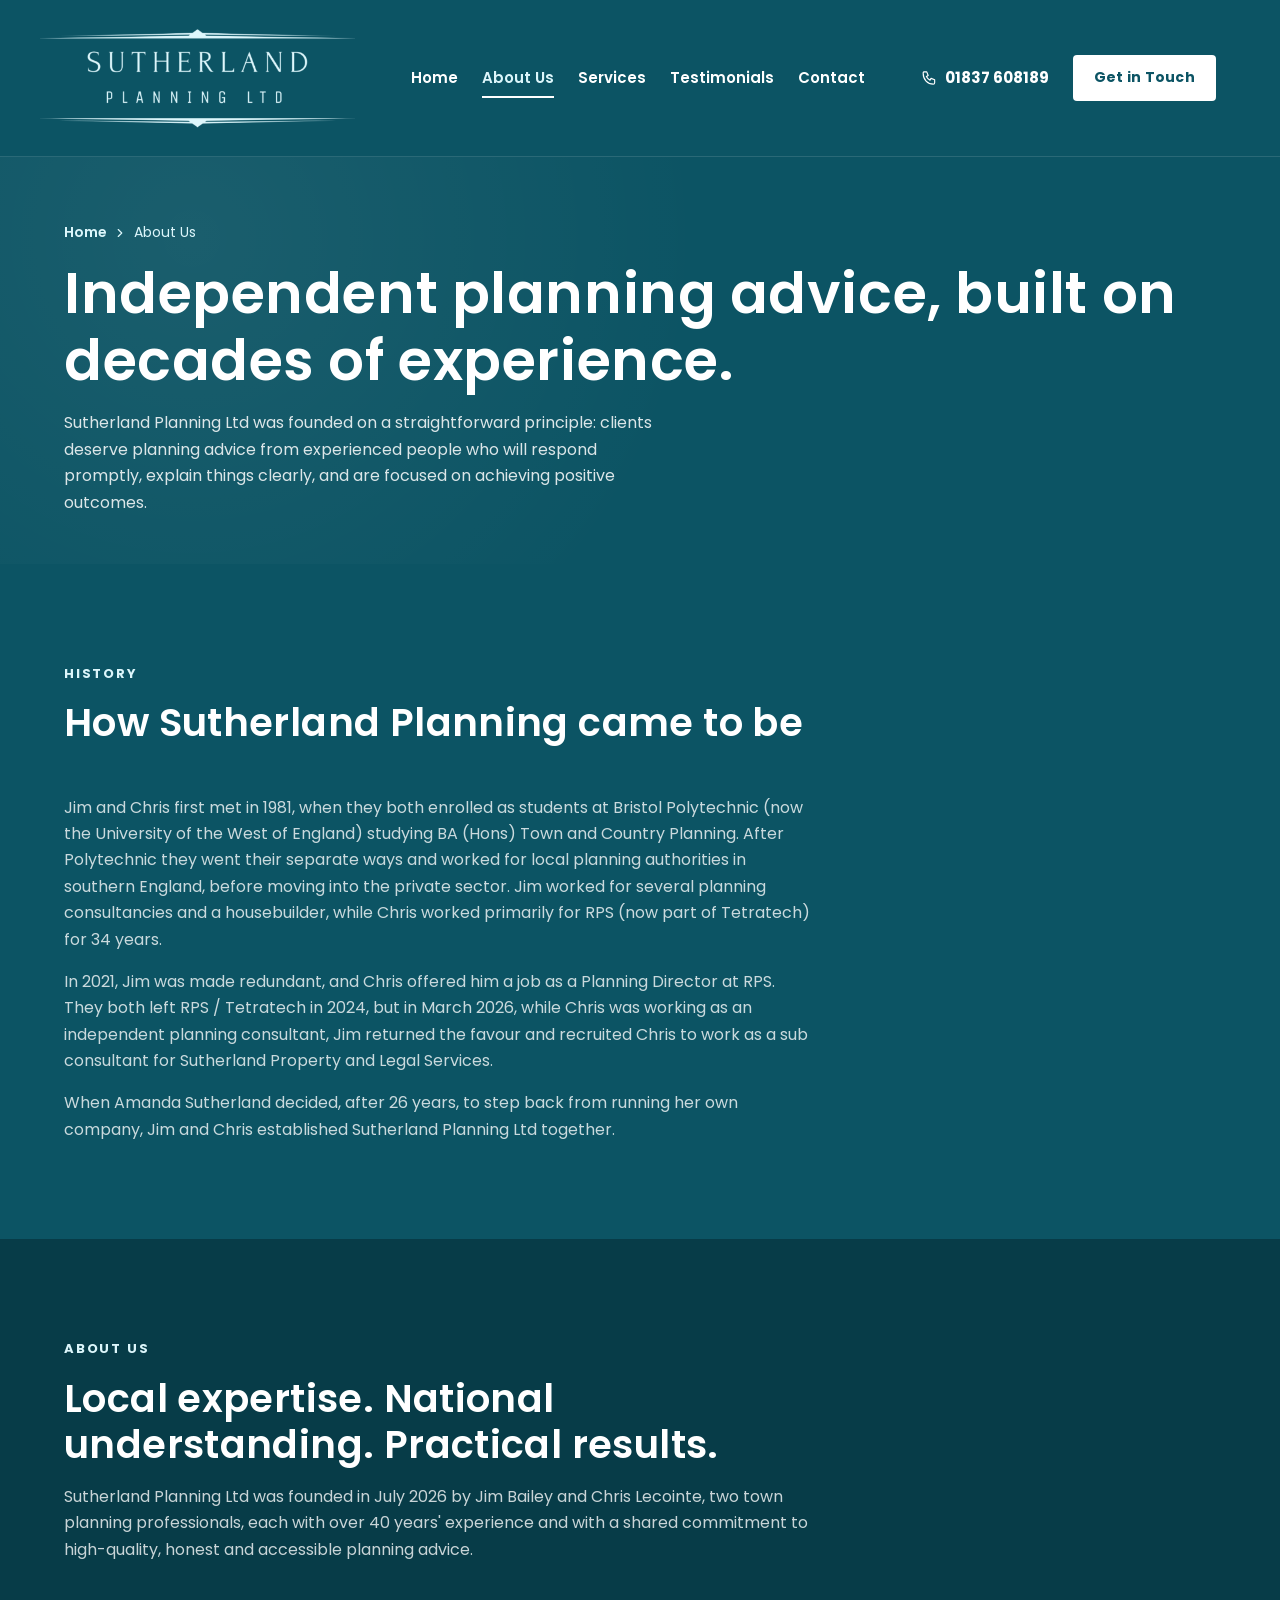
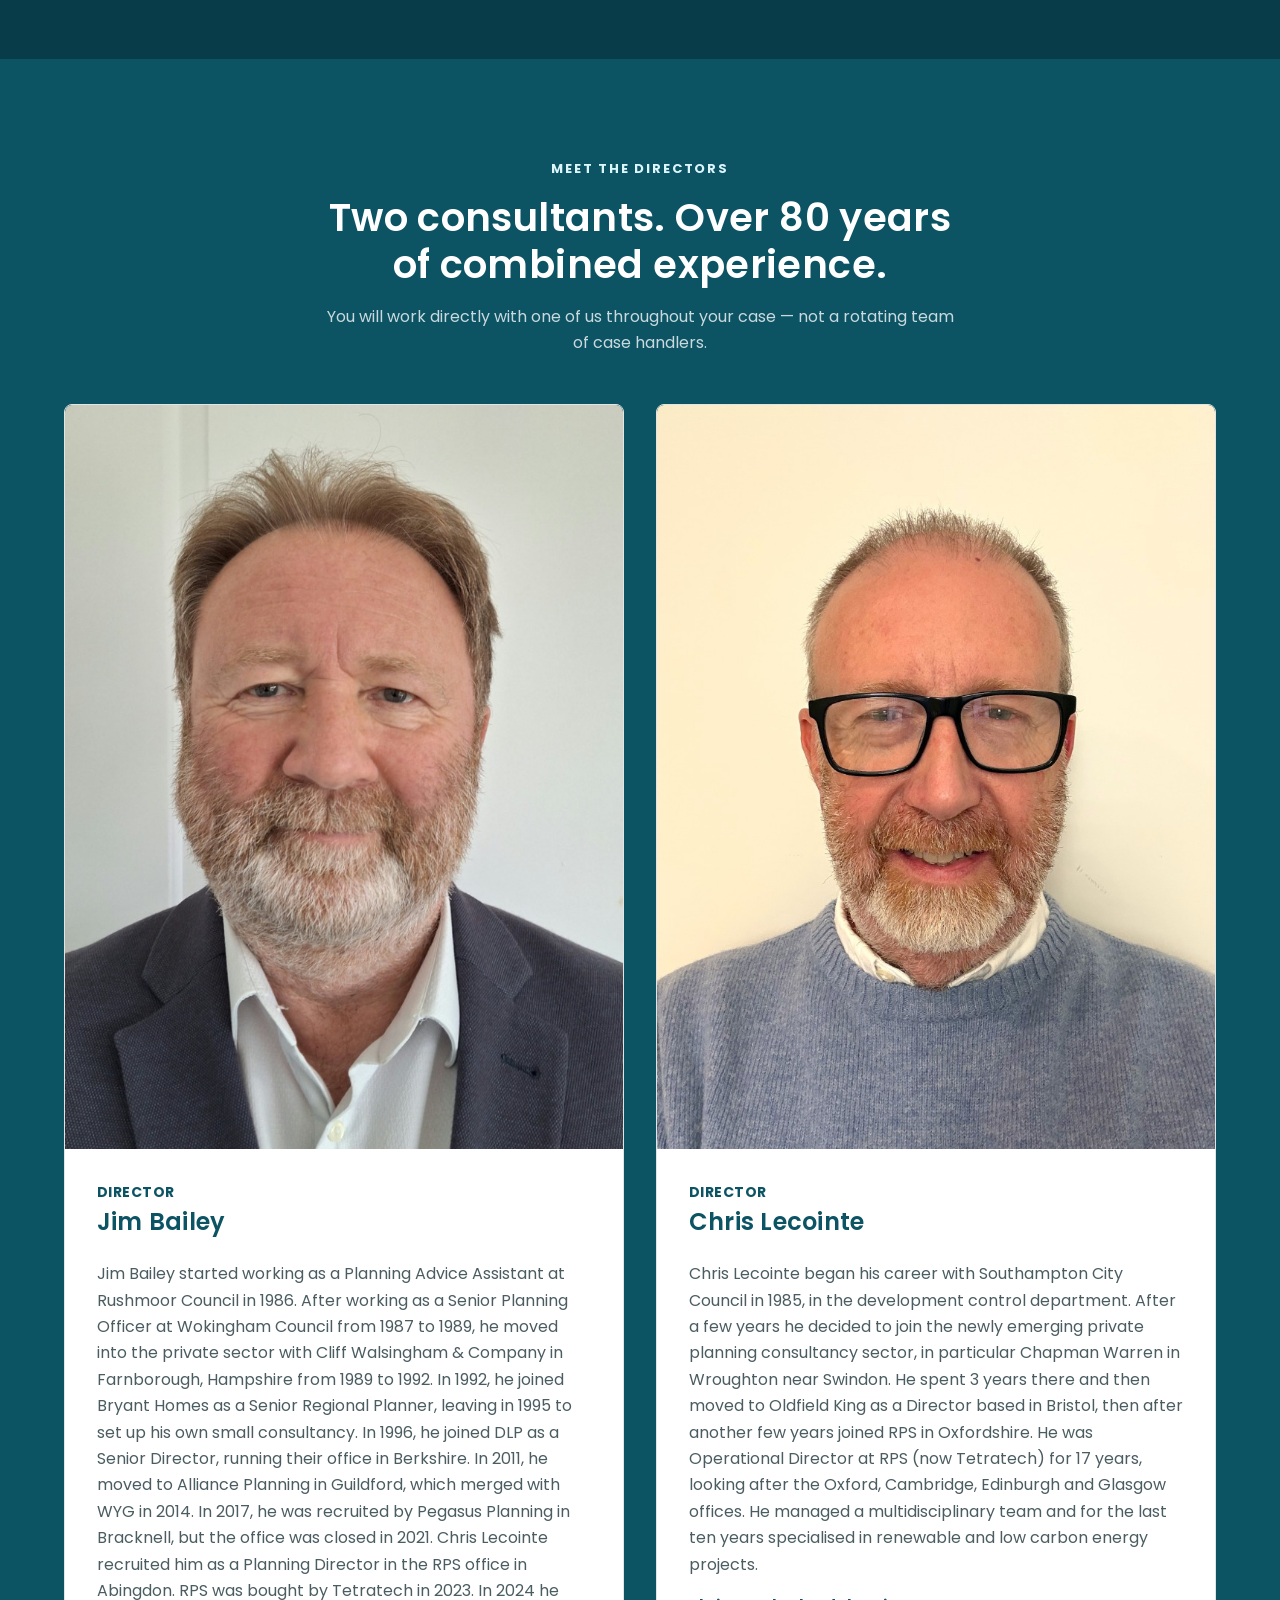
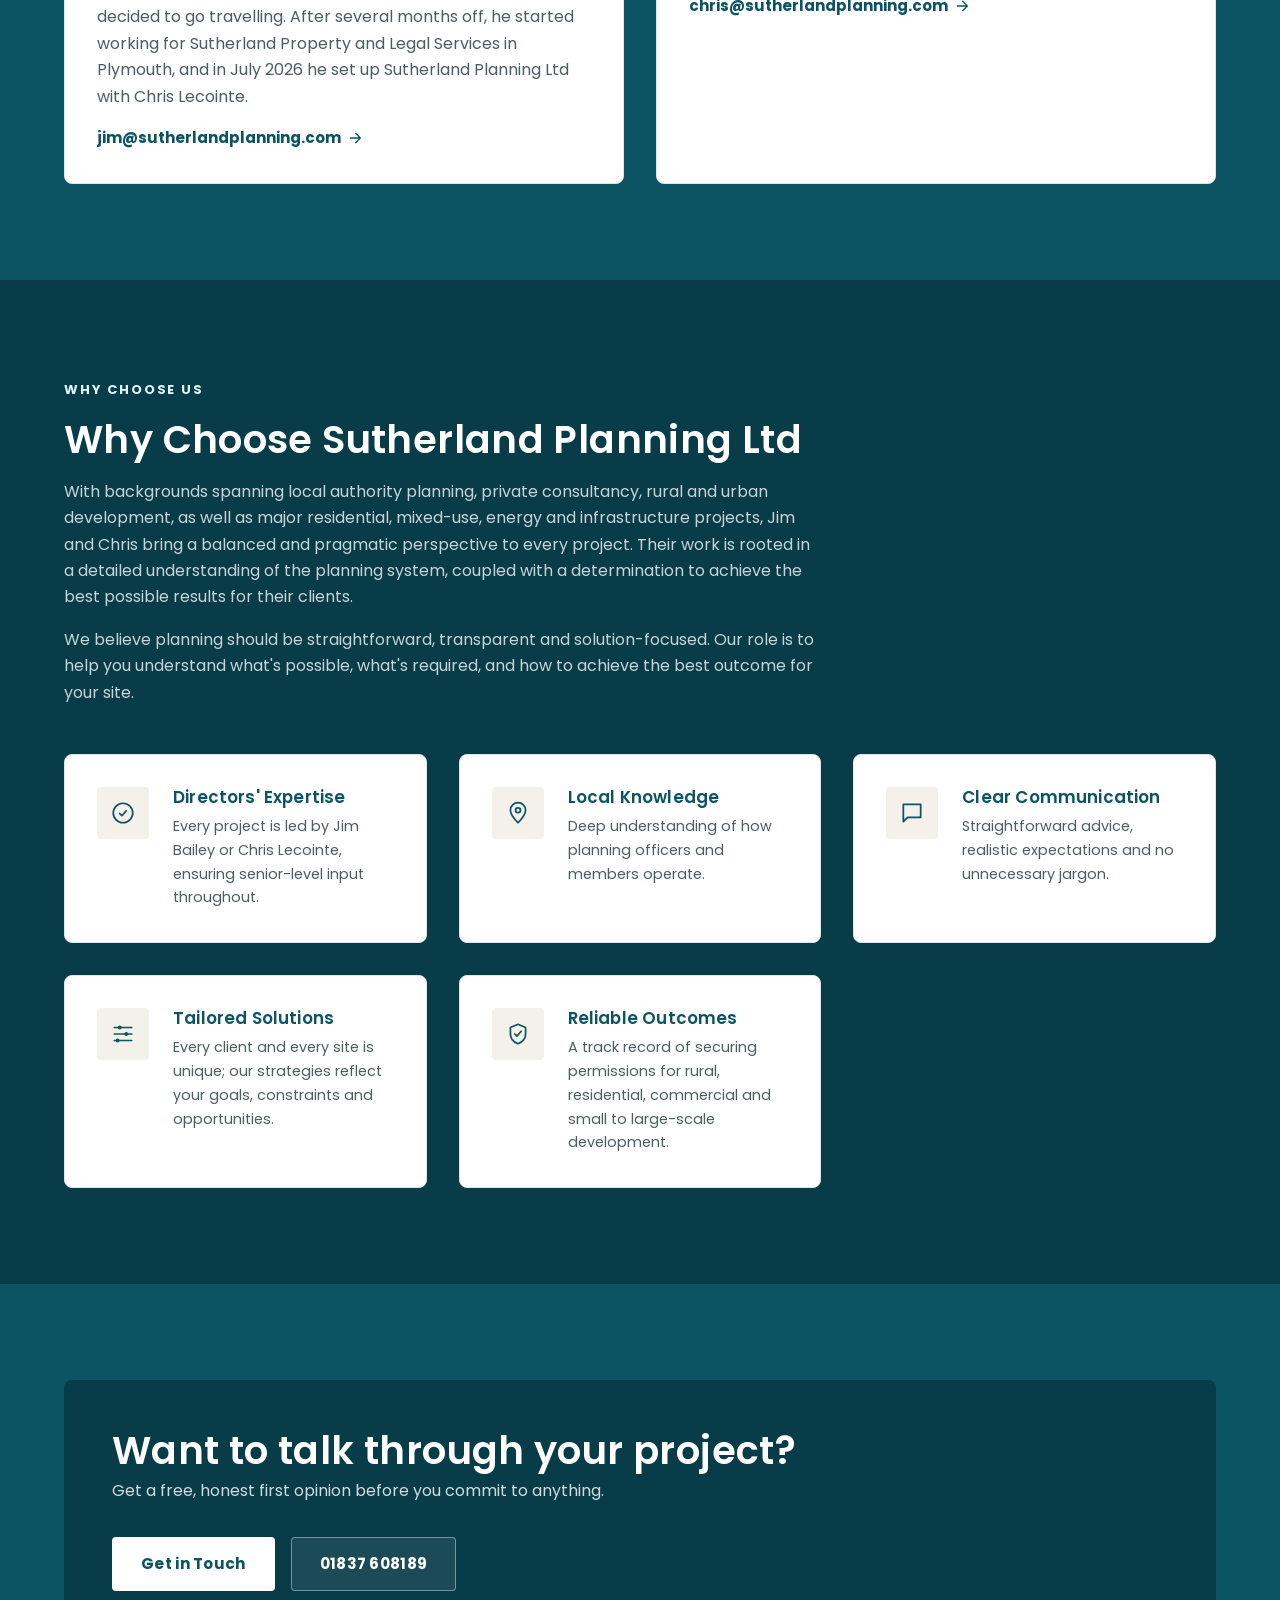
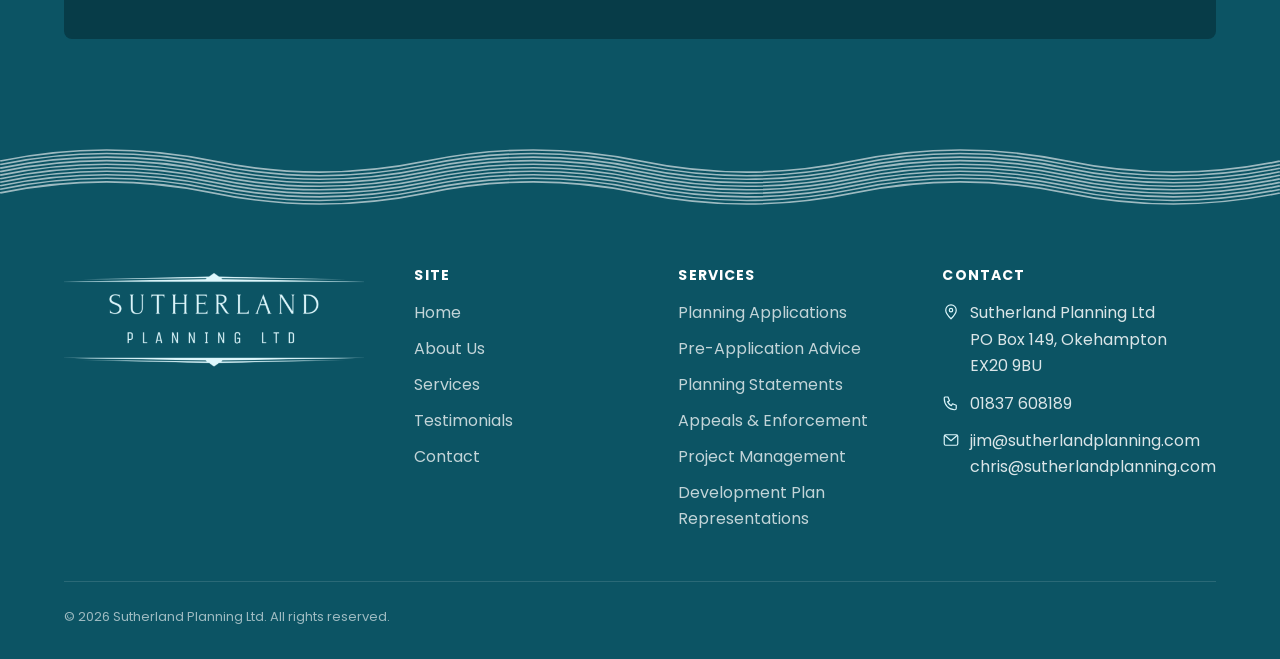
==== commit f00bf8ff: "Remove tagline from footer bottom bar" ====
--- a/about.html
+++ b/about.html
@@ -258,7 +258,6 @@
     </div>
     <div class="footer-bottom">
       <span>&copy; <span data-current-year>2026</span> Sutherland Planning Ltd. All rights reserved.</span>
-      <span>Town &amp; Country Planning Consultants, West of England</span>
     </div>
   </div>
 </footer>
--- a/assets/css/style.css
+++ b/assets/css/style.css
@@ -940,7 +940,7 @@
 @media (min-width: 768px) {
   .footer-grid { grid-template-columns: 1.4fr 1fr 1fr 1.2fr; }
 }
-.footer-brand img { width: 100%; max-width: 150px; height: auto; display: block; margin-bottom: var(--space-3); border-radius: 3px; }
+.footer-brand img { width: 100%; max-width: 300px; height: auto; display: block; margin-bottom: var(--space-3); border-radius: 3px; }
 .footer-brand p { color: rgba(255,255,255,0.7); max-width: 32ch; }
 .site-footer h4 {
   color: #fff;
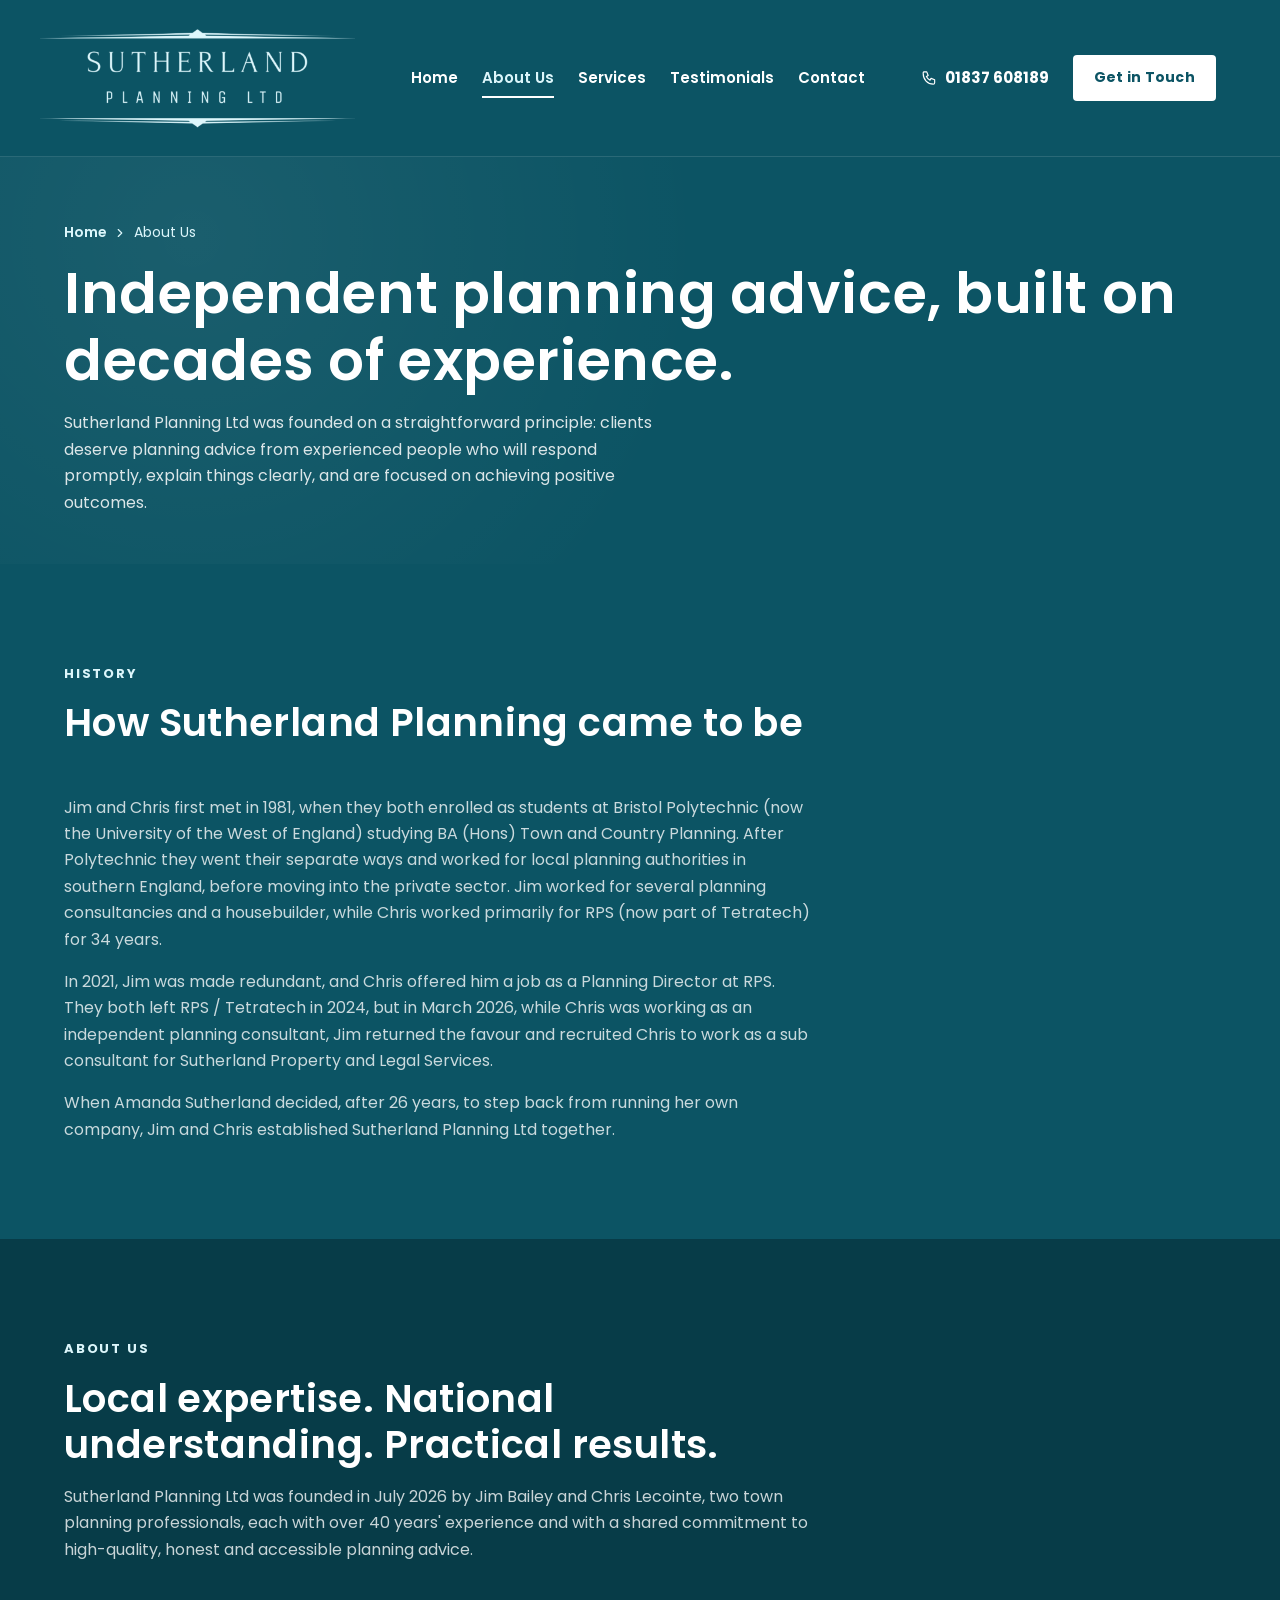
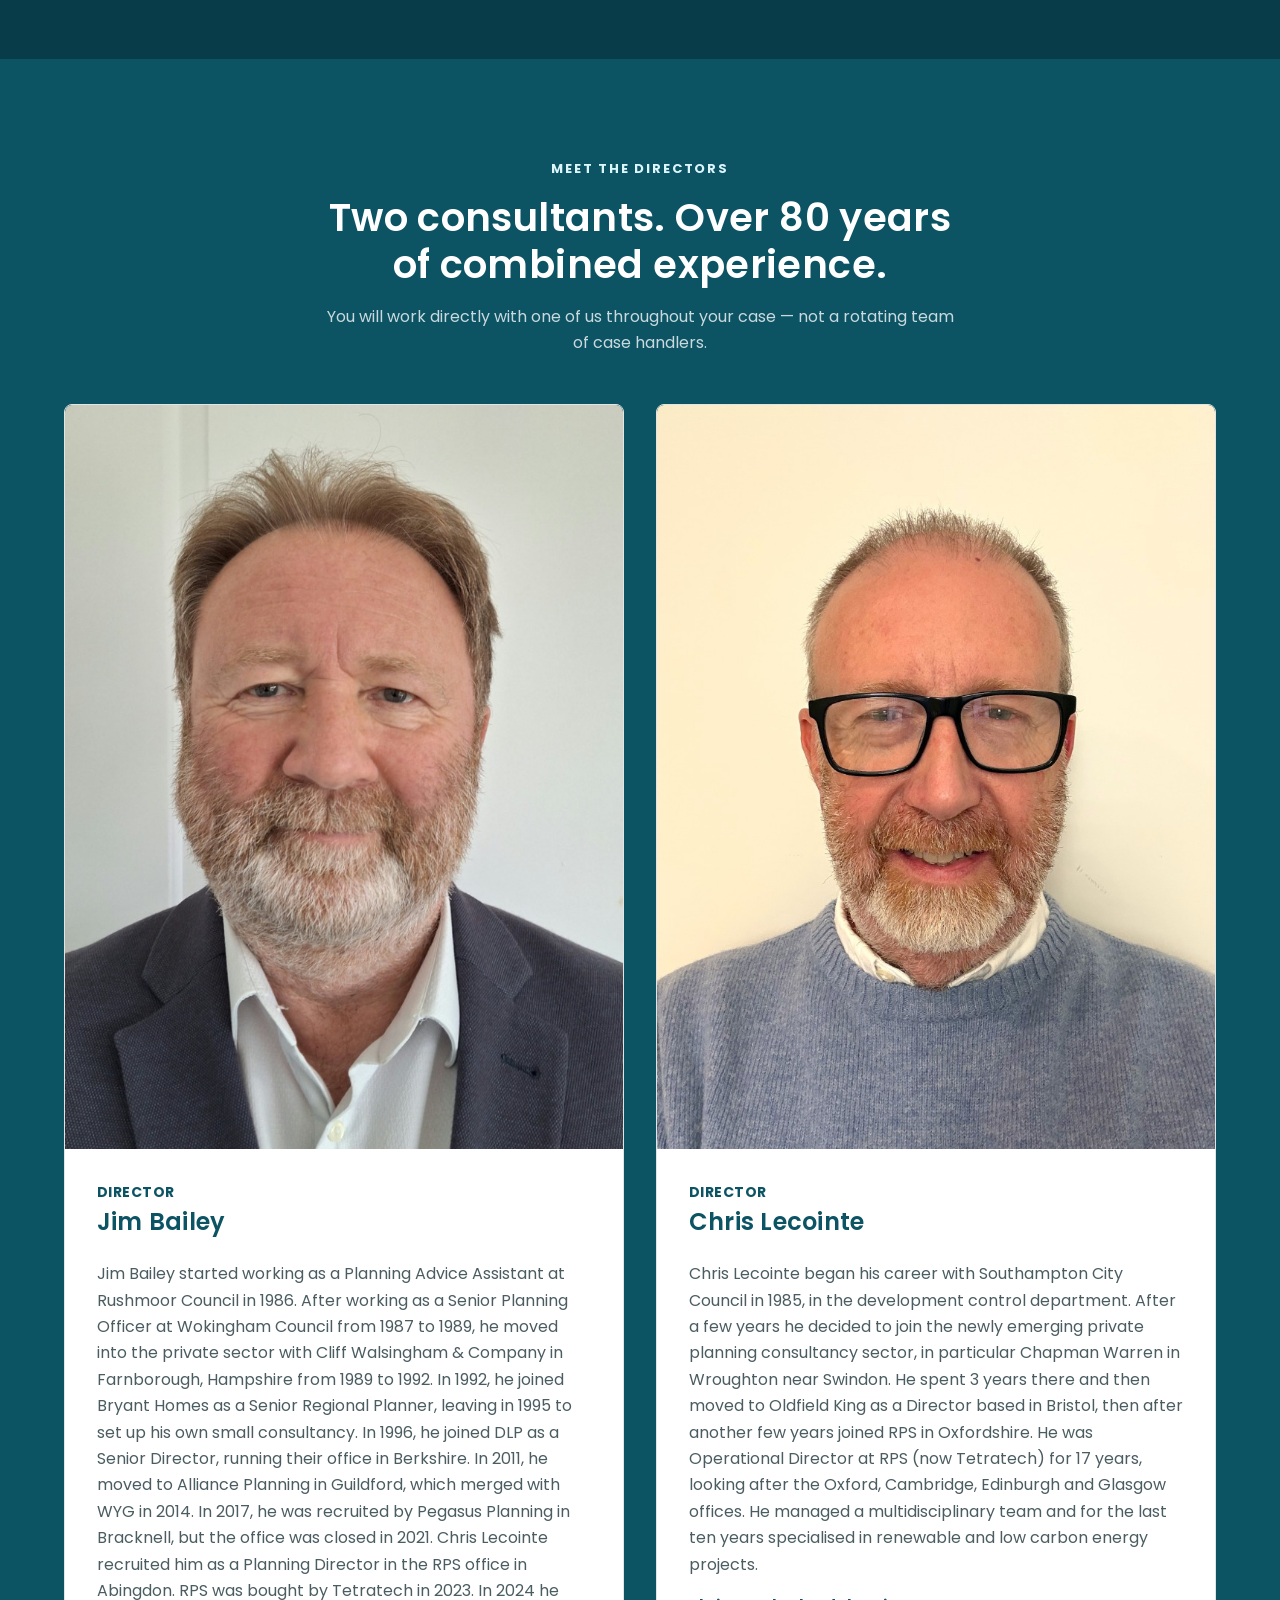
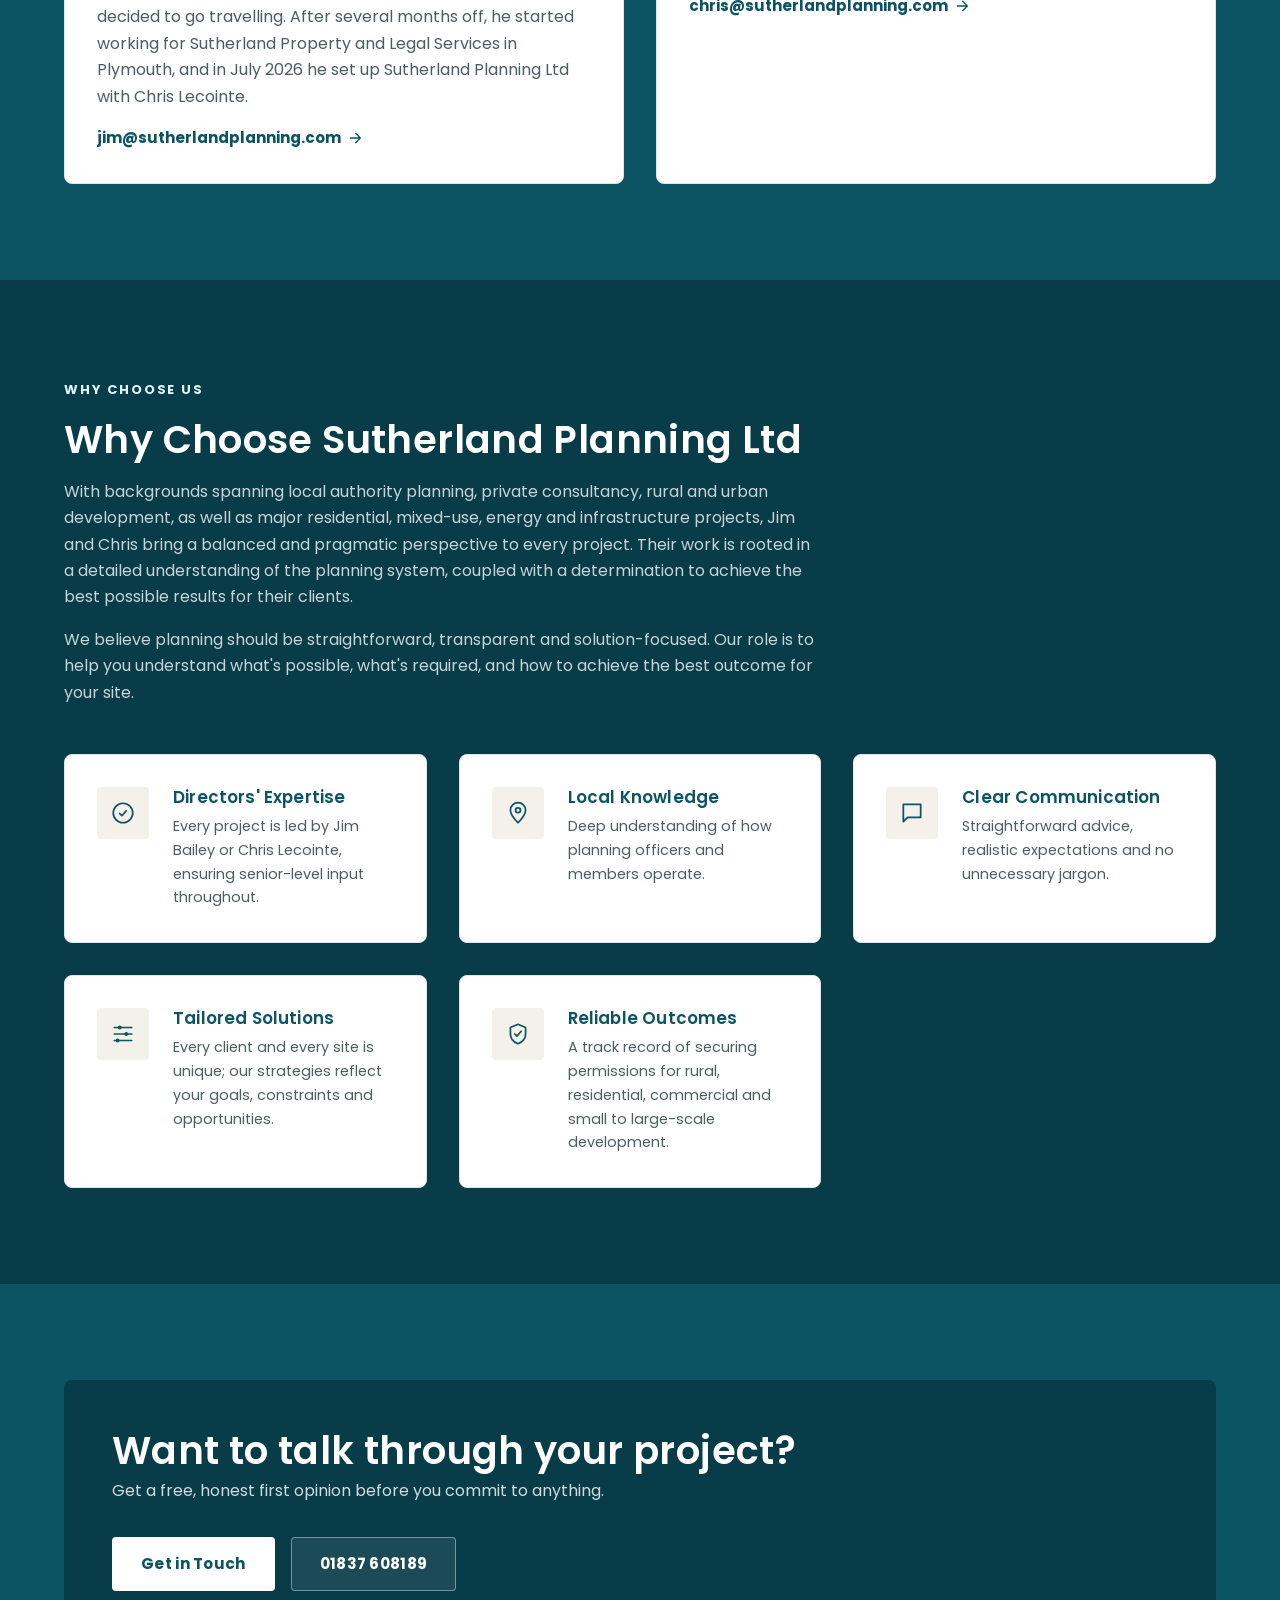
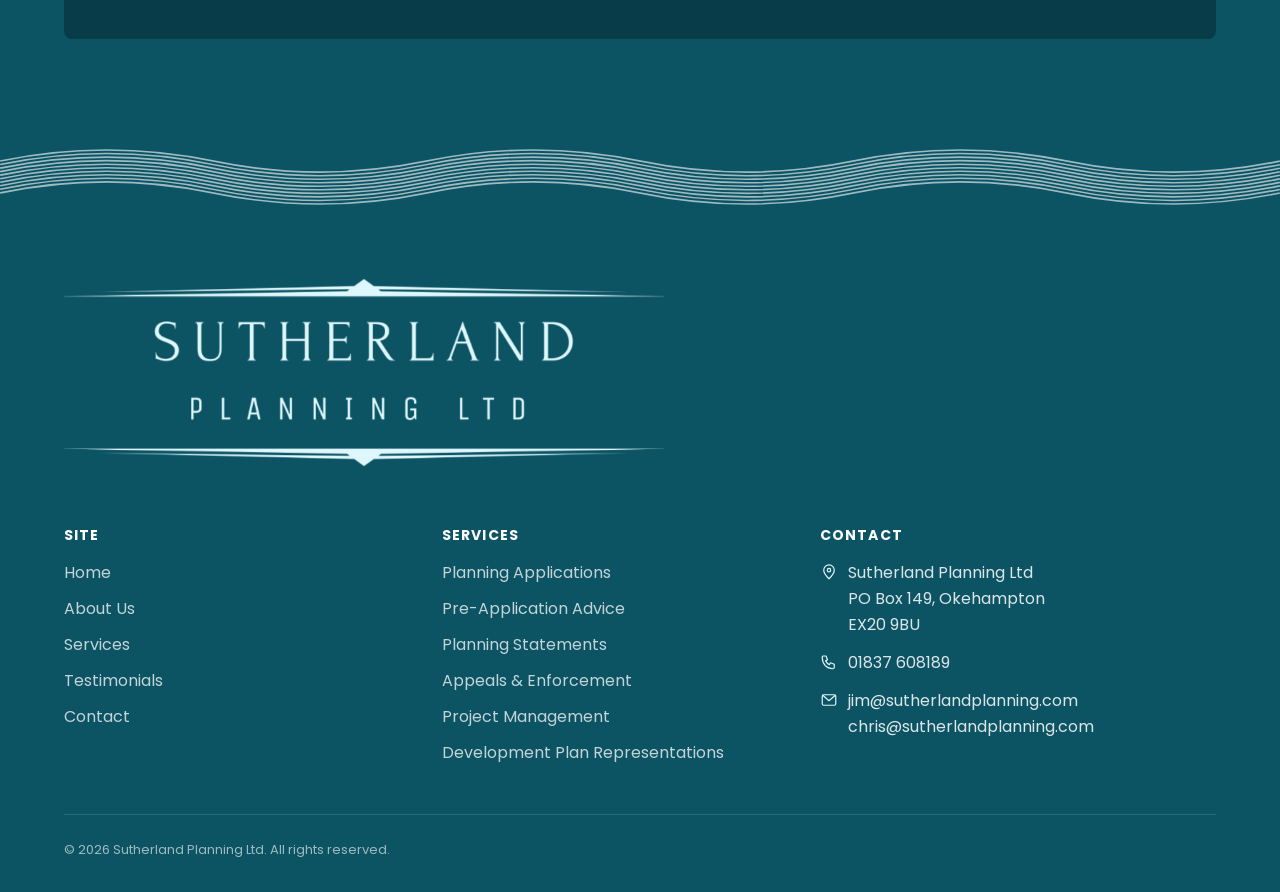
==== commit d2b1ba13: "Double footer logo size again by moving it out of the nav grid Keeps it from squeezing the Site/Serv" ====
--- a/about.html
+++ b/about.html
@@ -214,9 +214,10 @@
 
 <footer class="site-footer">
   <div class="container">
+    <div class="footer-brand">
+      <img src="assets/img/logo-footer.png" alt="Sutherland Planning Ltd">
+    </div>
     <div class="footer-grid">
-      <div class="footer-brand">
-        <img src="assets/img/logo-footer.png" alt="Sutherland Planning Ltd">      </div>
       <div>
         <h4>Site</h4>
         <div class="footer-links">
--- a/assets/css/style.css
+++ b/assets/css/style.css
@@ -938,9 +938,10 @@
   grid-template-columns: 1fr;
 }
 @media (min-width: 768px) {
-  .footer-grid { grid-template-columns: 1.4fr 1fr 1fr 1.2fr; }
-}
-.footer-brand img { width: 100%; max-width: 300px; height: auto; display: block; margin-bottom: var(--space-3); border-radius: 3px; }
+  .footer-grid { grid-template-columns: 1fr 1fr 1.2fr; }
+}
+.footer-brand { margin-bottom: var(--space-5); }
+.footer-brand img { width: 100%; max-width: 600px; height: auto; display: block; border-radius: 3px; }
 .footer-brand p { color: rgba(255,255,255,0.7); max-width: 32ch; }
 .site-footer h4 {
   color: #fff;
